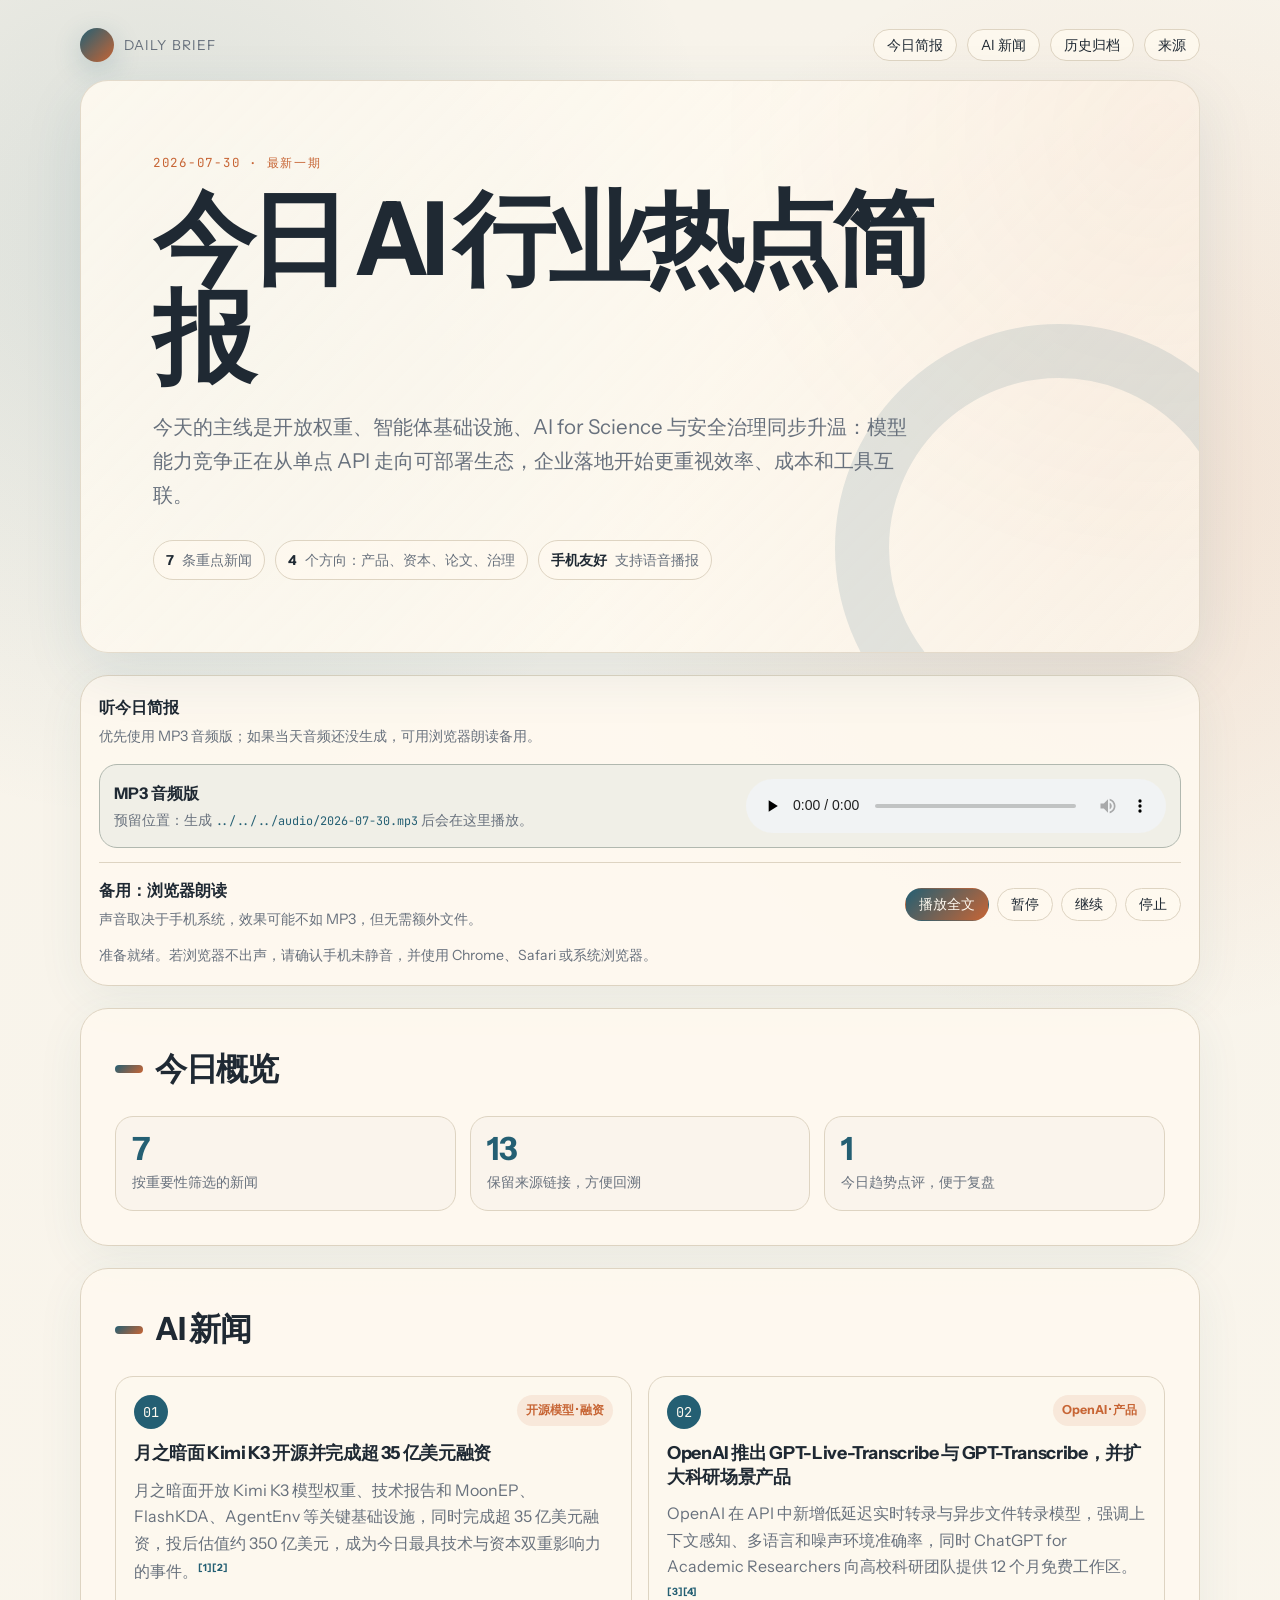
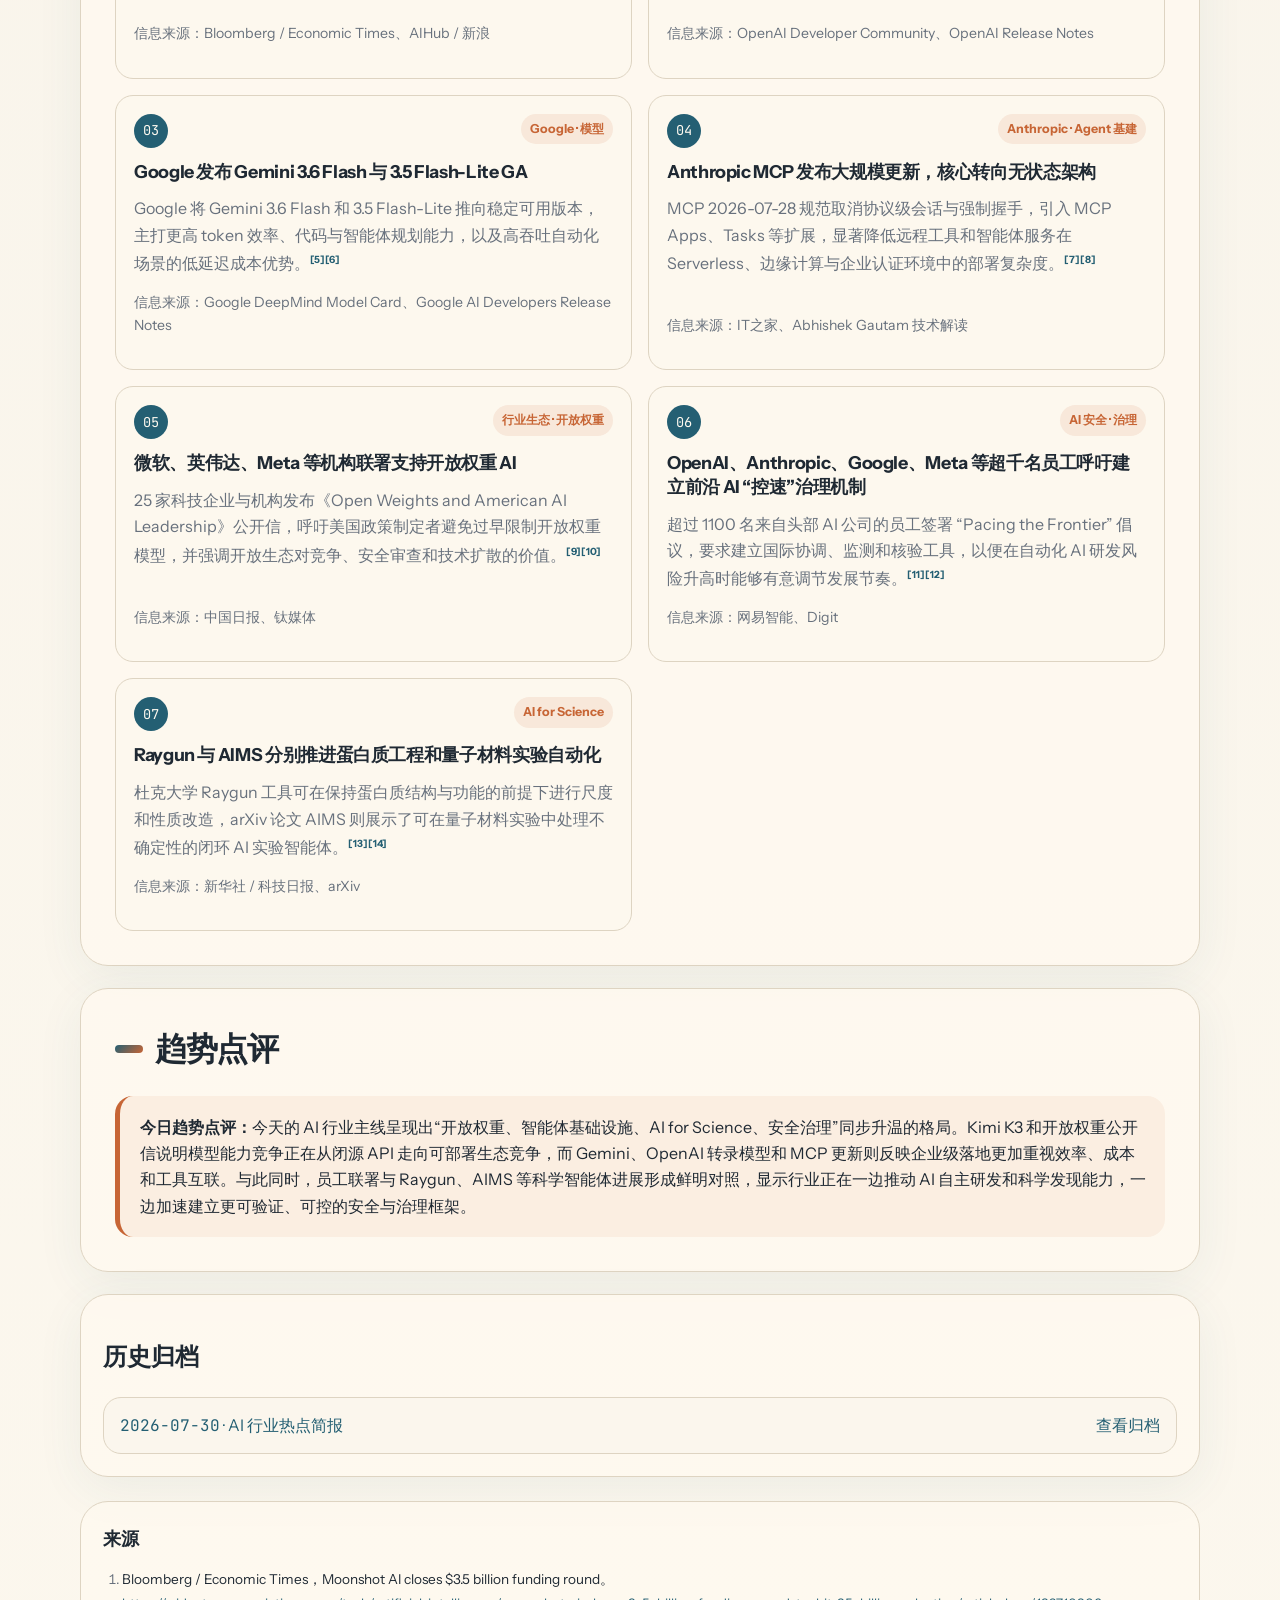
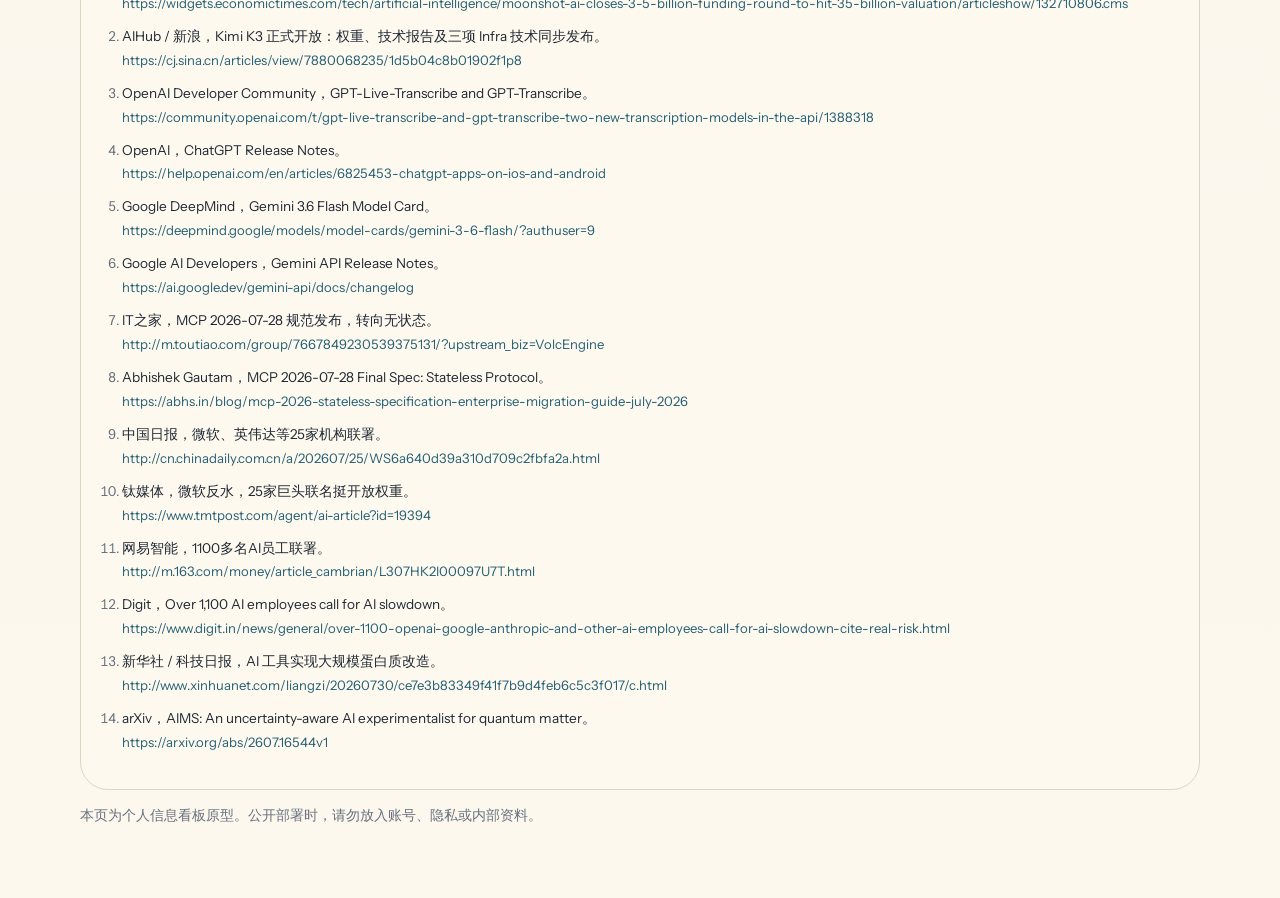
==== daily-brief/2026/07/30/index.html @ da3c089b "Add files via upload" ====
<!-- Generated by Trae Work -->
<!DOCTYPE html>
<html lang="zh-CN">
<head>
  <meta charset="UTF-8">
  <meta name="viewport" content="width=device-width, initial-scale=1.0">
  <title>Daily Brief｜2026-07-30 AI 新闻简报</title>
  <meta name="description" content="2026年7月30日 AI 行业热点新闻简报，含语音播报、日期归档和来源链接。">
  <link rel="stylesheet" href="../../../assets/style.css">
</head>
<body>
  <div class="page">
    <header class="topbar">
      <div class="brand">
        <span class="brand-mark" aria-hidden="true"></span>
        <span>Daily Brief</span>
      </div>
      <nav class="nav" aria-label="页面导航">
        <a href="#today">今日简报</a>
        <a href="#ai-news">AI 新闻</a>
        <a href="#archive">历史归档</a>
        <a href="#sources">来源</a>
      </nav>
    </header>

    <main id="today">
      <section class="hero">
        <p class="kicker">2026-07-30 · 最新一期</p>
        <h1>今日 AI 行业热点简报</h1>
        <p class="hero-summary">今天的主线是开放权重、智能体基础设施、AI for Science 与安全治理同步升温：模型能力竞争正在从单点 API 走向可部署生态，企业落地开始更重视效率、成本和工具互联。</p>
        <div class="meta-row">
          <span class="pill"><strong>7</strong> 条重点新闻</span>
          <span class="pill"><strong>4</strong> 个方向：产品、资本、论文、治理</span>
          <span class="pill"><strong>手机友好</strong> 支持语音播报</span>
        </div>
      </section>

      <section class="audio-panel" aria-label="语音播报">
        <div class="audio-panel-header">
          <div>
            <p class="audio-title">听今日简报</p>
            <p class="audio-hint">优先使用 MP3 音频版；如果当天音频还没生成，可用浏览器朗读备用。</p>
          </div>
        </div>
        <div class="mp3-player">
          <div class="mp3-copy">
            <strong>MP3 音频版</strong>
            <span>预留位置：生成 <code>../../../audio/2026-07-30.mp3</code> 后会在这里播放。</span>
          </div>
          <audio controls preload="none">
            <source src="../../../audio/2026-07-30.mp3" type="audio/mpeg">
            当前浏览器不支持音频播放。
          </audio>
        </div>
        <div class="fallback-speech">
          <div>
            <p class="audio-title">备用：浏览器朗读</p>
            <p class="audio-hint">声音取决于手机系统，效果可能不如 MP3，但无需额外文件。</p>
          </div>
          <div class="audio-controls">
            <button class="audio-button primary" data-speak="play" type="button">播放全文</button>
            <button class="audio-button" data-speak="pause" type="button">暂停</button>
            <button class="audio-button" data-speak="resume" type="button">继续</button>
            <button class="audio-button" data-speak="stop" type="button">停止</button>
          </div>
        </div>
        <div class="status" data-speak-status>准备就绪。若浏览器不出声，请确认手机未静音，并使用 Chrome、Safari 或系统浏览器。</div>
      </section>

      <div data-speak-source>
        <section class="section" aria-labelledby="overview-title">
          <h2 id="overview-title">今日概览</h2>
          <div class="brief-grid">
            <div class="brief-stat">
              <div class="num">7</div>
              <div class="label">按重要性筛选的新闻</div>
            </div>
            <div class="brief-stat">
              <div class="num">13</div>
              <div class="label">保留来源链接，方便回溯</div>
            </div>
            <div class="brief-stat">
              <div class="num">1</div>
              <div class="label">今日趋势点评，便于复盘</div>
            </div>
          </div>
        </section>

        <section id="ai-news" class="section" aria-labelledby="news-title">
          <h2 id="news-title">AI 新闻</h2>
          <div class="cards">
            <article class="news-card">
              <div class="card-top">
                <span class="rank">01</span>
                <span class="tag">开源模型 · 融资</span>
              </div>
              <h3>月之暗面 Kimi K3 开源并完成超 35 亿美元融资</h3>
              <p class="summary">月之暗面开放 Kimi K3 模型权重、技术报告和 MoonEP、FlashKDA、AgentEnv 等关键基础设施，同时完成超 35 亿美元融资，投后估值约 350 亿美元，成为今日最具技术与资本双重影响力的事件。<sup><a href="#cite-1">[1]</a></sup><sup><a href="#cite-2">[2]</a></sup></p>
              <p class="sources-inline">信息来源：Bloomberg / Economic Times、AIHub / 新浪</p>
            </article>

            <article class="news-card">
              <div class="card-top">
                <span class="rank">02</span>
                <span class="tag">OpenAI · 产品</span>
              </div>
              <h3>OpenAI 推出 GPT-Live-Transcribe 与 GPT-Transcribe，并扩大科研场景产品</h3>
              <p class="summary">OpenAI 在 API 中新增低延迟实时转录与异步文件转录模型，强调上下文感知、多语言和噪声环境准确率，同时 ChatGPT for Academic Researchers 向高校科研团队提供 12 个月免费工作区。<sup><a href="#cite-3">[3]</a></sup><sup><a href="#cite-4">[4]</a></sup></p>
              <p class="sources-inline">信息来源：OpenAI Developer Community、OpenAI Release Notes</p>
            </article>

            <article class="news-card">
              <div class="card-top">
                <span class="rank">03</span>
                <span class="tag">Google · 模型</span>
              </div>
              <h3>Google 发布 Gemini 3.6 Flash 与 3.5 Flash-Lite GA</h3>
              <p class="summary">Google 将 Gemini 3.6 Flash 和 3.5 Flash-Lite 推向稳定可用版本，主打更高 token 效率、代码与智能体规划能力，以及高吞吐自动化场景的低延迟成本优势。<sup><a href="#cite-5">[5]</a></sup><sup><a href="#cite-6">[6]</a></sup></p>
              <p class="sources-inline">信息来源：Google DeepMind Model Card、Google AI Developers Release Notes</p>
            </article>

            <article class="news-card">
              <div class="card-top">
                <span class="rank">04</span>
                <span class="tag">Anthropic · Agent 基建</span>
              </div>
              <h3>Anthropic MCP 发布大规模更新，核心转向无状态架构</h3>
              <p class="summary">MCP 2026-07-28 规范取消协议级会话与强制握手，引入 MCP Apps、Tasks 等扩展，显著降低远程工具和智能体服务在 Serverless、边缘计算与企业认证环境中的部署复杂度。<sup><a href="#cite-7">[7]</a></sup><sup><a href="#cite-8">[8]</a></sup></p>
              <p class="sources-inline">信息来源：IT之家、Abhishek Gautam 技术解读</p>
            </article>

            <article class="news-card">
              <div class="card-top">
                <span class="rank">05</span>
                <span class="tag">行业生态 · 开放权重</span>
              </div>
              <h3>微软、英伟达、Meta 等机构联署支持开放权重 AI</h3>
              <p class="summary">25 家科技企业与机构发布《Open Weights and American AI Leadership》公开信，呼吁美国政策制定者避免过早限制开放权重模型，并强调开放生态对竞争、安全审查和技术扩散的价值。<sup><a href="#cite-9">[9]</a></sup><sup><a href="#cite-10">[10]</a></sup></p>
              <p class="sources-inline">信息来源：中国日报、钛媒体</p>
            </article>

            <article class="news-card">
              <div class="card-top">
                <span class="rank">06</span>
                <span class="tag">AI 安全 · 治理</span>
              </div>
              <h3>OpenAI、Anthropic、Google、Meta 等超千名员工呼吁建立前沿 AI “控速”治理机制</h3>
              <p class="summary">超过 1100 名来自头部 AI 公司的员工签署 “Pacing the Frontier” 倡议，要求建立国际协调、监测和核验工具，以便在自动化 AI 研发风险升高时能够有意调节发展节奏。<sup><a href="#cite-11">[11]</a></sup><sup><a href="#cite-12">[12]</a></sup></p>
              <p class="sources-inline">信息来源：网易智能、Digit</p>
            </article>

            <article class="news-card">
              <div class="card-top">
                <span class="rank">07</span>
                <span class="tag">AI for Science</span>
              </div>
              <h3>Raygun 与 AIMS 分别推进蛋白质工程和量子材料实验自动化</h3>
              <p class="summary">杜克大学 Raygun 工具可在保持蛋白质结构与功能的前提下进行尺度和性质改造，arXiv 论文 AIMS 则展示了可在量子材料实验中处理不确定性的闭环 AI 实验智能体。<sup><a href="#cite-13">[13]</a></sup><sup><a href="#cite-14">[14]</a></sup></p>
              <p class="sources-inline">信息来源：新华社 / 科技日报、arXiv</p>
            </article>
          </div>
        </section>

        <section class="section" aria-labelledby="trend-title">
          <h2 id="trend-title">趋势点评</h2>
          <div class="trend">
            <p><strong>今日趋势点评：</strong>今天的 AI 行业主线呈现出“开放权重、智能体基础设施、AI for Science、安全治理”同步升温的格局。Kimi K3 和开放权重公开信说明模型能力竞争正在从闭源 API 走向可部署生态竞争，而 Gemini、OpenAI 转录模型和 MCP 更新则反映企业级落地更加重视效率、成本和工具互联。与此同时，员工联署与 Raygun、AIMS 等科学智能体进展形成鲜明对照，显示行业正在一边推动 AI 自主研发和科学发现能力，一边加速建立更可验证、可控的安全与治理框架。</p>
          </div>
        </section>
      </div>

      <section id="archive" class="archive-panel" aria-labelledby="archive-title">
        <h2 id="archive-title">历史归档</h2>
        <ul class="archive-list">
          <li>
            <a href="./">
              <span><span class="archive-date">2026-07-30</span> · AI 行业热点简报</span>
              <span>查看归档</span>
            </a>
          </li>
        </ul>
      </section>
    </main>

    <footer>
      <div id="sources" class="sources">
        <h2>来源</h2>
        <ol>
          <li id="cite-1"><span class="src-title">Bloomberg / Economic Times，Moonshot AI closes $3.5 billion funding round。</span><a class="src-url" href="https://widgets.economictimes.com/tech/artificial-intelligence/moonshot-ai-closes-3-5-billion-funding-round-to-hit-35-billion-valuation/articleshow/132710806.cms" target="_blank" rel="noopener">https://widgets.economictimes.com/tech/artificial-intelligence/moonshot-ai-closes-3-5-billion-funding-round-to-hit-35-billion-valuation/articleshow/132710806.cms</a></li>
          <li id="cite-2"><span class="src-title">AIHub / 新浪，Kimi K3 正式开放：权重、技术报告及三项 Infra 技术同步发布。</span><a class="src-url" href="https://cj.sina.cn/articles/view/7880068235/1d5b04c8b01902f1p8" target="_blank" rel="noopener">https://cj.sina.cn/articles/view/7880068235/1d5b04c8b01902f1p8</a></li>
          <li id="cite-3"><span class="src-title">OpenAI Developer Community，GPT-Live-Transcribe and GPT-Transcribe。</span><a class="src-url" href="https://community.openai.com/t/gpt-live-transcribe-and-gpt-transcribe-two-new-transcription-models-in-the-api/1388318" target="_blank" rel="noopener">https://community.openai.com/t/gpt-live-transcribe-and-gpt-transcribe-two-new-transcription-models-in-the-api/1388318</a></li>
          <li id="cite-4"><span class="src-title">OpenAI，ChatGPT Release Notes。</span><a class="src-url" href="https://help.openai.com/en/articles/6825453-chatgpt-apps-on-ios-and-android" target="_blank" rel="noopener">https://help.openai.com/en/articles/6825453-chatgpt-apps-on-ios-and-android</a></li>
          <li id="cite-5"><span class="src-title">Google DeepMind，Gemini 3.6 Flash Model Card。</span><a class="src-url" href="https://deepmind.google/models/model-cards/gemini-3-6-flash/?authuser=9" target="_blank" rel="noopener">https://deepmind.google/models/model-cards/gemini-3-6-flash/?authuser=9</a></li>
          <li id="cite-6"><span class="src-title">Google AI Developers，Gemini API Release Notes。</span><a class="src-url" href="https://ai.google.dev/gemini-api/docs/changelog" target="_blank" rel="noopener">https://ai.google.dev/gemini-api/docs/changelog</a></li>
          <li id="cite-7"><span class="src-title">IT之家，MCP 2026-07-28 规范发布，转向无状态。</span><a class="src-url" href="http://m.toutiao.com/group/7667849230539375131/?upstream_biz=VolcEngine" target="_blank" rel="noopener">http://m.toutiao.com/group/7667849230539375131/?upstream_biz=VolcEngine</a></li>
          <li id="cite-8"><span class="src-title">Abhishek Gautam，MCP 2026-07-28 Final Spec: Stateless Protocol。</span><a class="src-url" href="https://abhs.in/blog/mcp-2026-stateless-specification-enterprise-migration-guide-july-2026" target="_blank" rel="noopener">https://abhs.in/blog/mcp-2026-stateless-specification-enterprise-migration-guide-july-2026</a></li>
          <li id="cite-9"><span class="src-title">中国日报，微软、英伟达等25家机构联署。</span><a class="src-url" href="http://cn.chinadaily.com.cn/a/202607/25/WS6a640d39a310d709c2fbfa2a.html" target="_blank" rel="noopener">http://cn.chinadaily.com.cn/a/202607/25/WS6a640d39a310d709c2fbfa2a.html</a></li>
          <li id="cite-10"><span class="src-title">钛媒体，微软反水，25家巨头联名挺开放权重。</span><a class="src-url" href="https://www.tmtpost.com/agent/ai-article?id=19394" target="_blank" rel="noopener">https://www.tmtpost.com/agent/ai-article?id=19394</a></li>
          <li id="cite-11"><span class="src-title">网易智能，1100多名AI员工联署。</span><a class="src-url" href="http://m.163.com/money/article_cambrian/L307HK2I00097U7T.html" target="_blank" rel="noopener">http://m.163.com/money/article_cambrian/L307HK2I00097U7T.html</a></li>
          <li id="cite-12"><span class="src-title">Digit，Over 1,100 AI employees call for AI slowdown。</span><a class="src-url" href="https://www.digit.in/news/general/over-1100-openai-google-anthropic-and-other-ai-employees-call-for-ai-slowdown-cite-real-risk.html" target="_blank" rel="noopener">https://www.digit.in/news/general/over-1100-openai-google-anthropic-and-other-ai-employees-call-for-ai-slowdown-cite-real-risk.html</a></li>
          <li id="cite-13"><span class="src-title">新华社 / 科技日报，AI 工具实现大规模蛋白质改造。</span><a class="src-url" href="http://www.xinhuanet.com/liangzi/20260730/ce7e3b83349f41f7b9d4feb6c5c3f017/c.html" target="_blank" rel="noopener">http://www.xinhuanet.com/liangzi/20260730/ce7e3b83349f41f7b9d4feb6c5c3f017/c.html</a></li>
          <li id="cite-14"><span class="src-title">arXiv，AIMS: An uncertainty-aware AI experimentalist for quantum matter。</span><a class="src-url" href="https://arxiv.org/abs/2607.16544v1" target="_blank" rel="noopener">https://arxiv.org/abs/2607.16544v1</a></li>
        </ol>
      </div>
      <p>本页为个人信息看板原型。公开部署时，请勿放入账号、隐私或内部资料。</p>
    </footer>
  </div>

  <script src="../../../assets/app.js"></script>
</body>
</html>
---- daily-brief/assets/style.css ----
@font-face {
  font-family: "Instrument Sans";
  src: url("../_shared/fonts/InstrumentSans-Regular.ttf") format("truetype");
  font-weight: 400;
}

@font-face {
  font-family: "Instrument Sans";
  src: url("../_shared/fonts/InstrumentSans-Bold.ttf") format("truetype");
  font-weight: 700;
}

@font-face {
  font-family: "JetBrains Mono";
  src: url("../_shared/fonts/JetBrainsMono-Regular.ttf") format("truetype");
  font-weight: 400;
}

:root {
  --bg: #f7f3ea;
  --bg2: #fffaf0;
  --ink: #1f2933;
  --muted: #68717d;
  --rule: #ded4c2;
  --accent: #245f73;
  --accent2: #c76535;
  --good: #2f7d59;
  --shadow: 0 18px 60px color-mix(in srgb, var(--accent) 11%, transparent);
  --radius-lg: 28px;
  --radius-md: 18px;
  --radius-sm: 12px;
}

* {
  box-sizing: border-box;
}

html {
  scroll-behavior: smooth;
}

body {
  margin: 0;
  color: var(--ink);
  background:
    radial-gradient(circle at 12% 6%, color-mix(in srgb, var(--accent) 14%, transparent), transparent 36rem),
    radial-gradient(circle at 88% 12%, color-mix(in srgb, var(--accent2) 13%, transparent), transparent 34rem),
    linear-gradient(180deg, var(--bg), color-mix(in srgb, var(--bg2) 72%, var(--bg)));
  font-family: "Instrument Sans", system-ui, -apple-system, BlinkMacSystemFont, "Segoe UI", sans-serif;
  font-size: 16px;
  line-height: 1.65;
}

a {
  color: var(--accent);
  text-decoration: none;
}

a:hover {
  text-decoration: underline;
}

.page {
  width: min(1120px, calc(100% - 32px));
  margin: 0 auto;
  padding: 28px 0 56px;
}

.topbar {
  display: flex;
  align-items: center;
  justify-content: space-between;
  gap: 16px;
  margin-bottom: 18px;
}

.brand {
  display: flex;
  align-items: center;
  gap: 10px;
  color: var(--muted);
  font-size: 0.86rem;
  letter-spacing: 0.08em;
  text-transform: uppercase;
}

.brand-mark {
  width: 34px;
  height: 34px;
  border-radius: 50%;
  background: linear-gradient(135deg, var(--accent), var(--accent2));
  box-shadow: 0 8px 28px color-mix(in srgb, var(--accent) 22%, transparent);
}

.nav {
  display: flex;
  flex-wrap: wrap;
  gap: 10px;
  justify-content: flex-end;
}

.nav a,
.audio-button {
  border: 1px solid var(--rule);
  border-radius: 999px;
  background: color-mix(in srgb, var(--bg2) 78%, transparent);
  color: var(--ink);
  padding: 8px 13px;
  font-size: 0.88rem;
  line-height: 1;
  cursor: pointer;
}

.nav a:hover,
.audio-button:hover {
  border-color: color-mix(in srgb, var(--accent) 55%, var(--rule));
  text-decoration: none;
}

.hero {
  position: relative;
  overflow: hidden;
  padding: clamp(30px, 7vw, 72px);
  border: 1px solid color-mix(in srgb, var(--rule) 80%, transparent);
  border-radius: var(--radius-lg);
  background:
    linear-gradient(135deg, color-mix(in srgb, var(--bg2) 88%, transparent), color-mix(in srgb, var(--bg2) 58%, transparent)),
    radial-gradient(circle at 96% 8%, color-mix(in srgb, var(--accent2) 18%, transparent), transparent 28rem);
  box-shadow: var(--shadow);
}

.hero::after {
  content: "";
  position: absolute;
  right: -84px;
  bottom: -120px;
  width: 340px;
  height: 340px;
  border-radius: 50%;
  border: 54px solid color-mix(in srgb, var(--accent) 12%, transparent);
}

.kicker {
  margin: 0 0 16px;
  color: var(--accent2);
  font-family: "JetBrains Mono", ui-monospace, monospace;
  font-size: 0.78rem;
  letter-spacing: 0.14em;
  text-transform: uppercase;
}

h1 {
  position: relative;
  z-index: 1;
  margin: 0;
  max-width: 780px;
  font-size: clamp(2.35rem, 8vw, 6.4rem);
  line-height: 0.96;
  letter-spacing: -0.07em;
}

.hero-summary {
  position: relative;
  z-index: 1;
  max-width: 760px;
  margin: 24px 0 0;
  color: var(--muted);
  font-size: clamp(1.02rem, 2.2vw, 1.28rem);
}

.meta-row {
  position: relative;
  z-index: 1;
  display: flex;
  flex-wrap: wrap;
  gap: 10px;
  margin-top: 28px;
}

.pill {
  display: inline-flex;
  align-items: center;
  gap: 8px;
  border: 1px solid var(--rule);
  border-radius: 999px;
  background: color-mix(in srgb, var(--bg2) 70%, transparent);
  color: var(--muted);
  padding: 8px 12px;
  font-size: 0.86rem;
}

.pill strong {
  color: var(--ink);
}

.audio-panel,
.section,
.archive-panel {
  margin-top: 22px;
  border: 1px solid var(--rule);
  border-radius: var(--radius-lg);
  background: color-mix(in srgb, var(--bg2) 84%, transparent);
  box-shadow: 0 12px 48px color-mix(in srgb, var(--accent) 7%, transparent);
}

.audio-panel {
  padding: 18px;
}

.audio-panel-header {
  display: flex;
  justify-content: space-between;
  gap: 16px;
  align-items: center;
  flex-wrap: wrap;
}

.mp3-player {
  display: grid;
  grid-template-columns: minmax(0, 1fr) minmax(260px, 420px);
  gap: 14px;
  align-items: center;
  margin-top: 16px;
  padding: 14px;
  border: 1px solid color-mix(in srgb, var(--accent) 24%, var(--rule));
  border-radius: var(--radius-md);
  background: color-mix(in srgb, var(--accent) 7%, var(--bg2));
}

.mp3-copy {
  display: grid;
  gap: 3px;
}

.mp3-copy strong {
  color: var(--ink);
}

.mp3-copy span {
  color: var(--muted);
  font-size: 0.9rem;
}

.mp3-copy code {
  font-family: "JetBrains Mono", ui-monospace, monospace;
  font-size: 0.82em;
  color: var(--accent);
}

.mp3-player audio {
  width: 100%;
}

.fallback-speech {
  display: flex;
  justify-content: space-between;
  gap: 16px;
  align-items: center;
  flex-wrap: wrap;
  margin-top: 14px;
  padding-top: 14px;
  border-top: 1px solid var(--rule);
}

.audio-title {
  margin: 0;
  font-size: 1rem;
  font-weight: 700;
}

.audio-hint {
  margin: 4px 0 0;
  color: var(--muted);
  font-size: 0.9rem;
}

.audio-controls {
  display: flex;
  gap: 8px;
  flex-wrap: wrap;
}

.audio-button.primary {
  border-color: transparent;
  color: var(--bg2);
  background: linear-gradient(135deg, var(--accent), var(--accent2));
}

.status {
  margin-top: 12px;
  color: var(--muted);
  font-size: 0.88rem;
}

.section {
  padding: clamp(22px, 4vw, 34px);
}

.section h2 {
  display: flex;
  align-items: center;
  gap: 12px;
  margin: 0 0 20px;
  font-size: clamp(1.35rem, 3vw, 2rem);
  letter-spacing: -0.04em;
}

.section h2::before {
  content: "";
  width: 28px;
  height: 8px;
  border-radius: 99px;
  background: linear-gradient(135deg, var(--accent), var(--accent2));
}

.brief-grid {
  display: grid;
  grid-template-columns: repeat(3, 1fr);
  gap: 14px;
}

.brief-stat {
  border: 1px solid var(--rule);
  border-radius: var(--radius-md);
  padding: 16px;
  background: color-mix(in srgb, var(--bg) 54%, transparent);
}

.brief-stat .num {
  color: var(--accent);
  font-size: 2rem;
  font-weight: 700;
  line-height: 1;
}

.brief-stat .label {
  margin-top: 6px;
  color: var(--muted);
  font-size: 0.9rem;
}

.cards {
  display: grid;
  grid-template-columns: repeat(2, minmax(0, 1fr));
  gap: 16px;
}

.news-card {
  display: flex;
  flex-direction: column;
  min-height: 100%;
  border: 1px solid var(--rule);
  border-radius: var(--radius-md);
  padding: 18px;
  background: color-mix(in srgb, var(--bg2) 72%, var(--bg));
}

.card-top {
  display: flex;
  align-items: flex-start;
  justify-content: space-between;
  gap: 14px;
  margin-bottom: 12px;
}

.rank {
  flex: 0 0 auto;
  width: 34px;
  height: 34px;
  display: grid;
  place-items: center;
  border-radius: 50%;
  color: var(--bg2);
  background: var(--accent);
  font-family: "JetBrains Mono", ui-monospace, monospace;
  font-size: 0.85rem;
}

.tag {
  display: inline-flex;
  border-radius: 999px;
  background: color-mix(in srgb, var(--accent2) 12%, var(--bg2));
  color: var(--accent2);
  padding: 5px 9px;
  font-size: 0.78rem;
  font-weight: 700;
}

.news-card h3 {
  margin: 0;
  font-size: 1.12rem;
  line-height: 1.32;
  letter-spacing: -0.02em;
}

.summary {
  margin: 12px 0 0;
  color: var(--muted);
}

.sources-inline {
  margin-top: auto;
  padding-top: 14px;
  color: var(--muted);
  font-size: 0.88rem;
}

.sources-inline a {
  font-weight: 700;
}

.trend {
  border-left: 5px solid var(--accent2);
  padding: 18px 18px 18px 20px;
  border-radius: var(--radius-md);
  background: color-mix(in srgb, var(--accent2) 8%, var(--bg2));
}

.trend p {
  margin: 0;
}

.archive-panel {
  padding: 22px;
}

.archive-list {
  display: grid;
  gap: 10px;
  margin: 0;
  padding: 0;
  list-style: none;
}

.archive-list a {
  display: flex;
  align-items: center;
  justify-content: space-between;
  gap: 14px;
  border: 1px solid var(--rule);
  border-radius: var(--radius-md);
  padding: 14px 16px;
  background: color-mix(in srgb, var(--bg) 48%, transparent);
}

.archive-list a:hover {
  text-decoration: none;
  border-color: color-mix(in srgb, var(--accent) 50%, var(--rule));
}

.archive-date {
  font-family: "JetBrains Mono", ui-monospace, monospace;
  color: var(--accent);
}

footer {
  margin-top: 24px;
  color: var(--muted);
  font-size: 0.88rem;
}

footer .sources {
  padding: 22px;
  border: 1px solid var(--rule);
  border-radius: var(--radius-lg);
  background: color-mix(in srgb, var(--bg2) 72%, transparent);
}

footer .sources h2 {
  margin: 0 0 12px;
  color: var(--ink);
  font-size: 1.15rem;
}

sup a {
  color: var(--accent);
  text-decoration: none;
  font-size: 0.75em;
  font-weight: 700;
}

footer .sources ol {
  padding-left: 1.2rem;
  font-size: 0.85rem;
  color: var(--muted);
}

footer .sources li {
  margin-bottom: 0.65rem;
  overflow-wrap: break-word;
  word-break: break-all;
}

footer .sources .src-title {
  color: var(--ink);
  word-break: normal;
}

footer .sources .src-url {
  display: block;
  margin-top: 0.15rem;
  font-size: 0.82rem;
  color: var(--accent);
  word-break: break-all;
}

.sr-only {
  position: absolute;
  width: 1px;
  height: 1px;
  padding: 0;
  margin: -1px;
  overflow: hidden;
  clip: rect(0, 0, 0, 0);
  border: 0;
}

@media (max-width: 820px) {
  .page {
    width: min(100% - 22px, 1120px);
    padding-top: 16px;
  }

  .topbar {
    align-items: flex-start;
    flex-direction: column;
  }

  .nav {
    justify-content: flex-start;
  }

  .hero {
    padding: 26px;
  }

  .brief-grid,
  .cards {
    grid-template-columns: 1fr;
  }

  .audio-panel-header {
    align-items: flex-start;
    flex-direction: column;
  }

  .mp3-player {
    grid-template-columns: 1fr;
  }

  .fallback-speech {
    align-items: flex-start;
    flex-direction: column;
  }

  .audio-button {
    padding: 10px 13px;
  }
}

@media print {
  .audio-panel,
  .nav {
    display: none;
  }

  body {
    background: var(--bg2);
  }

  .hero,
  .section,
  footer .sources {
    box-shadow: none;
  }
}
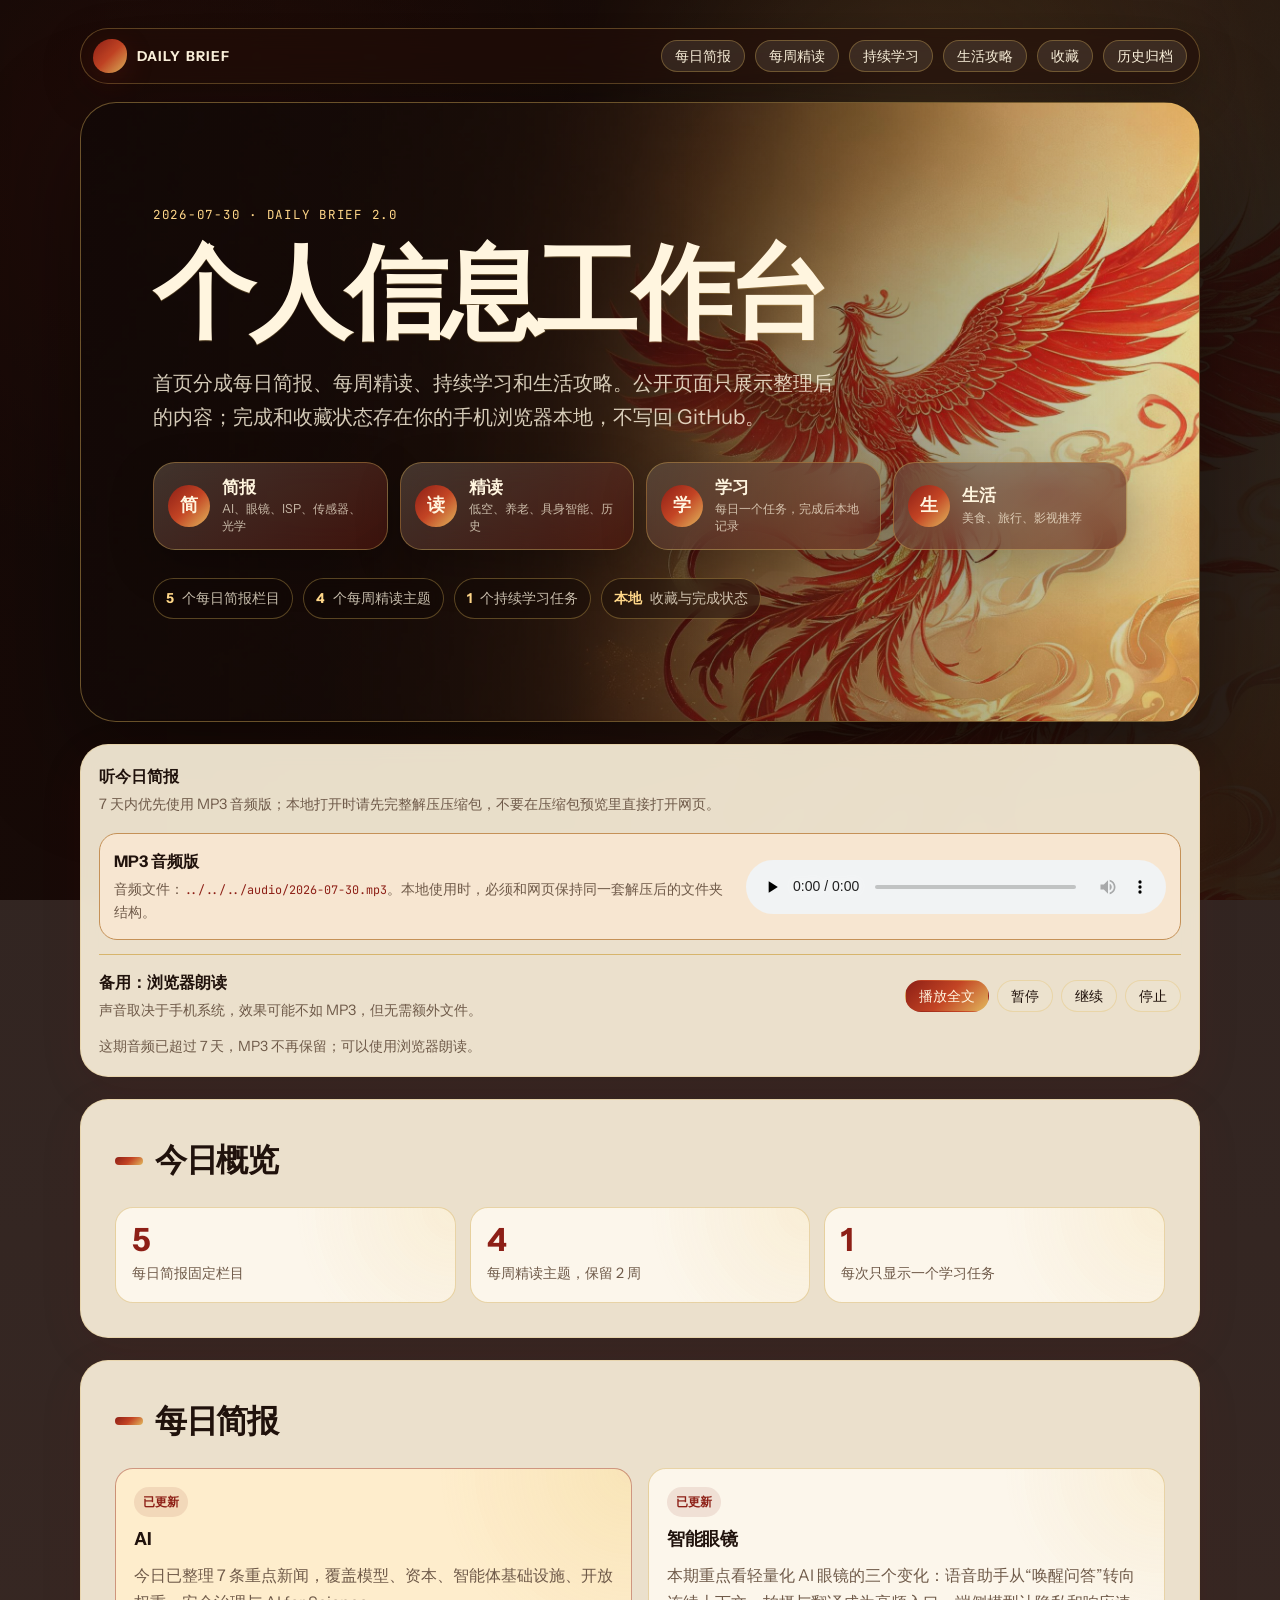
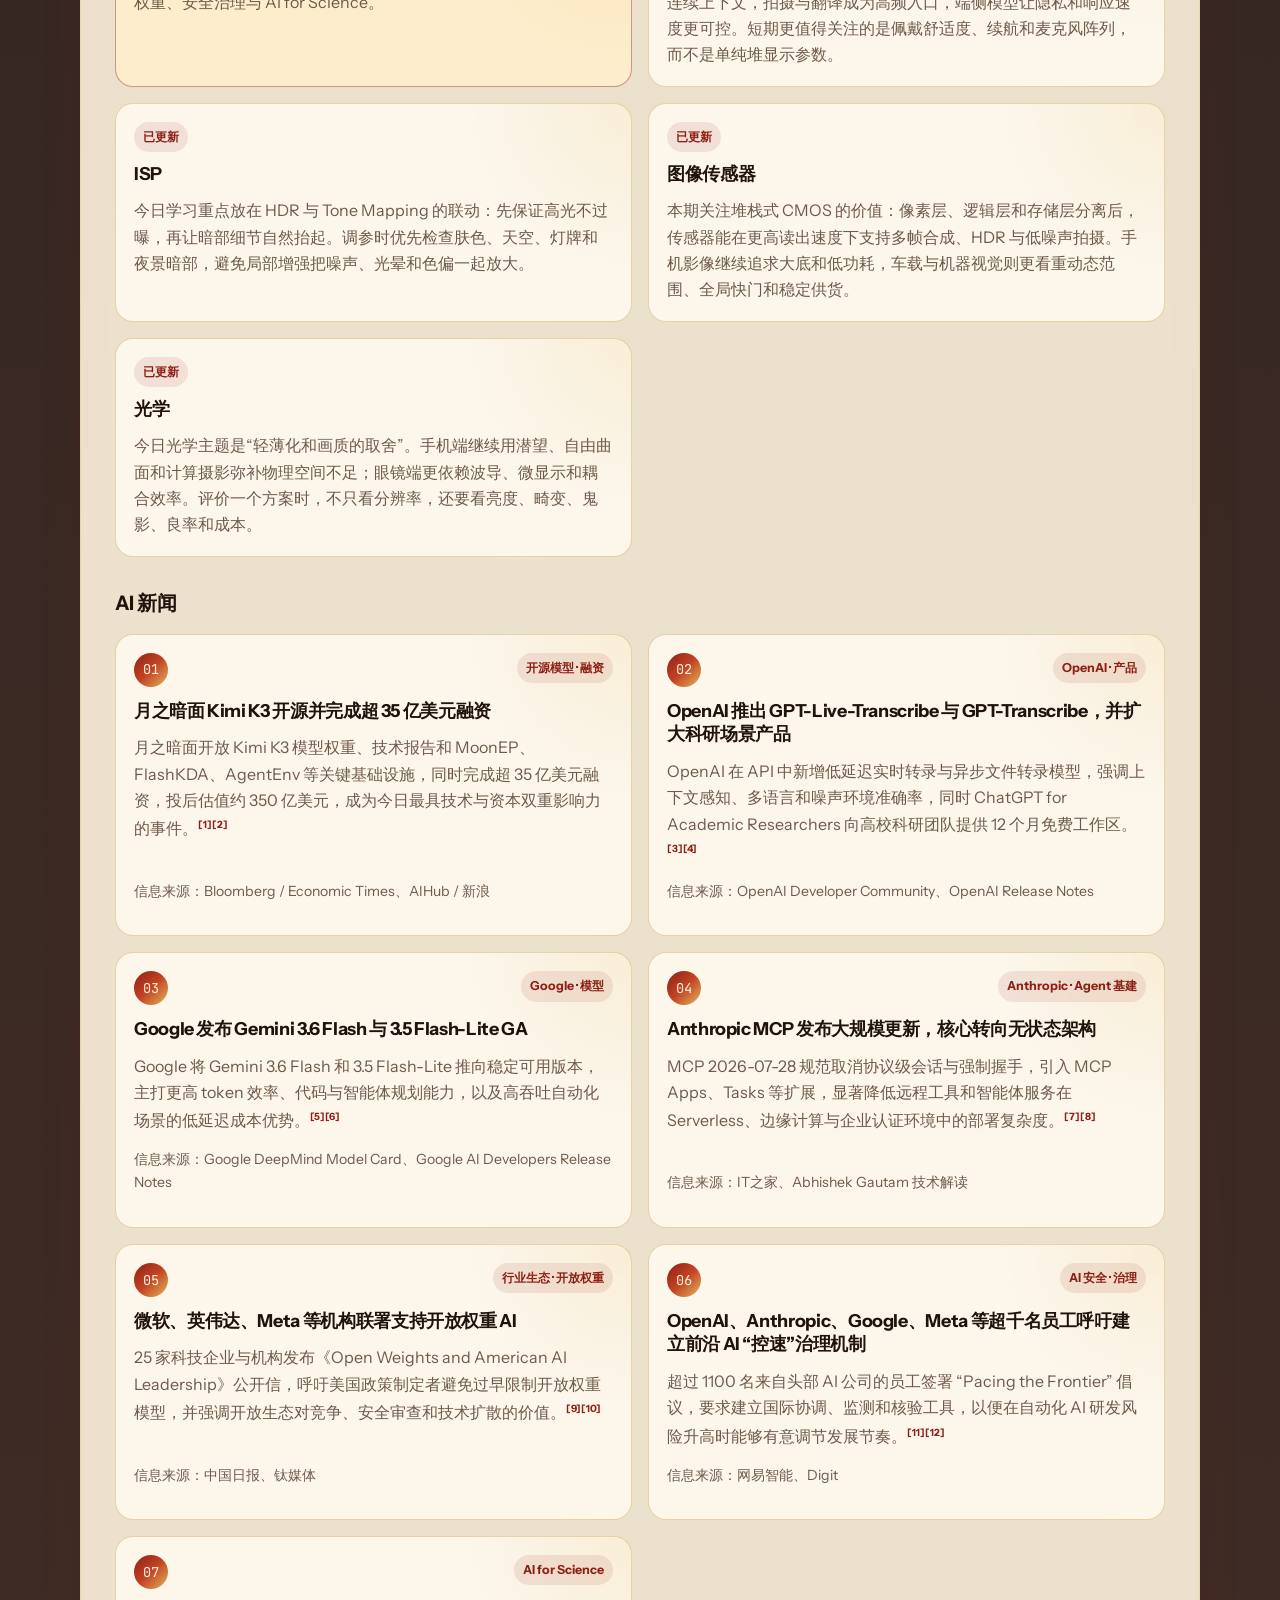
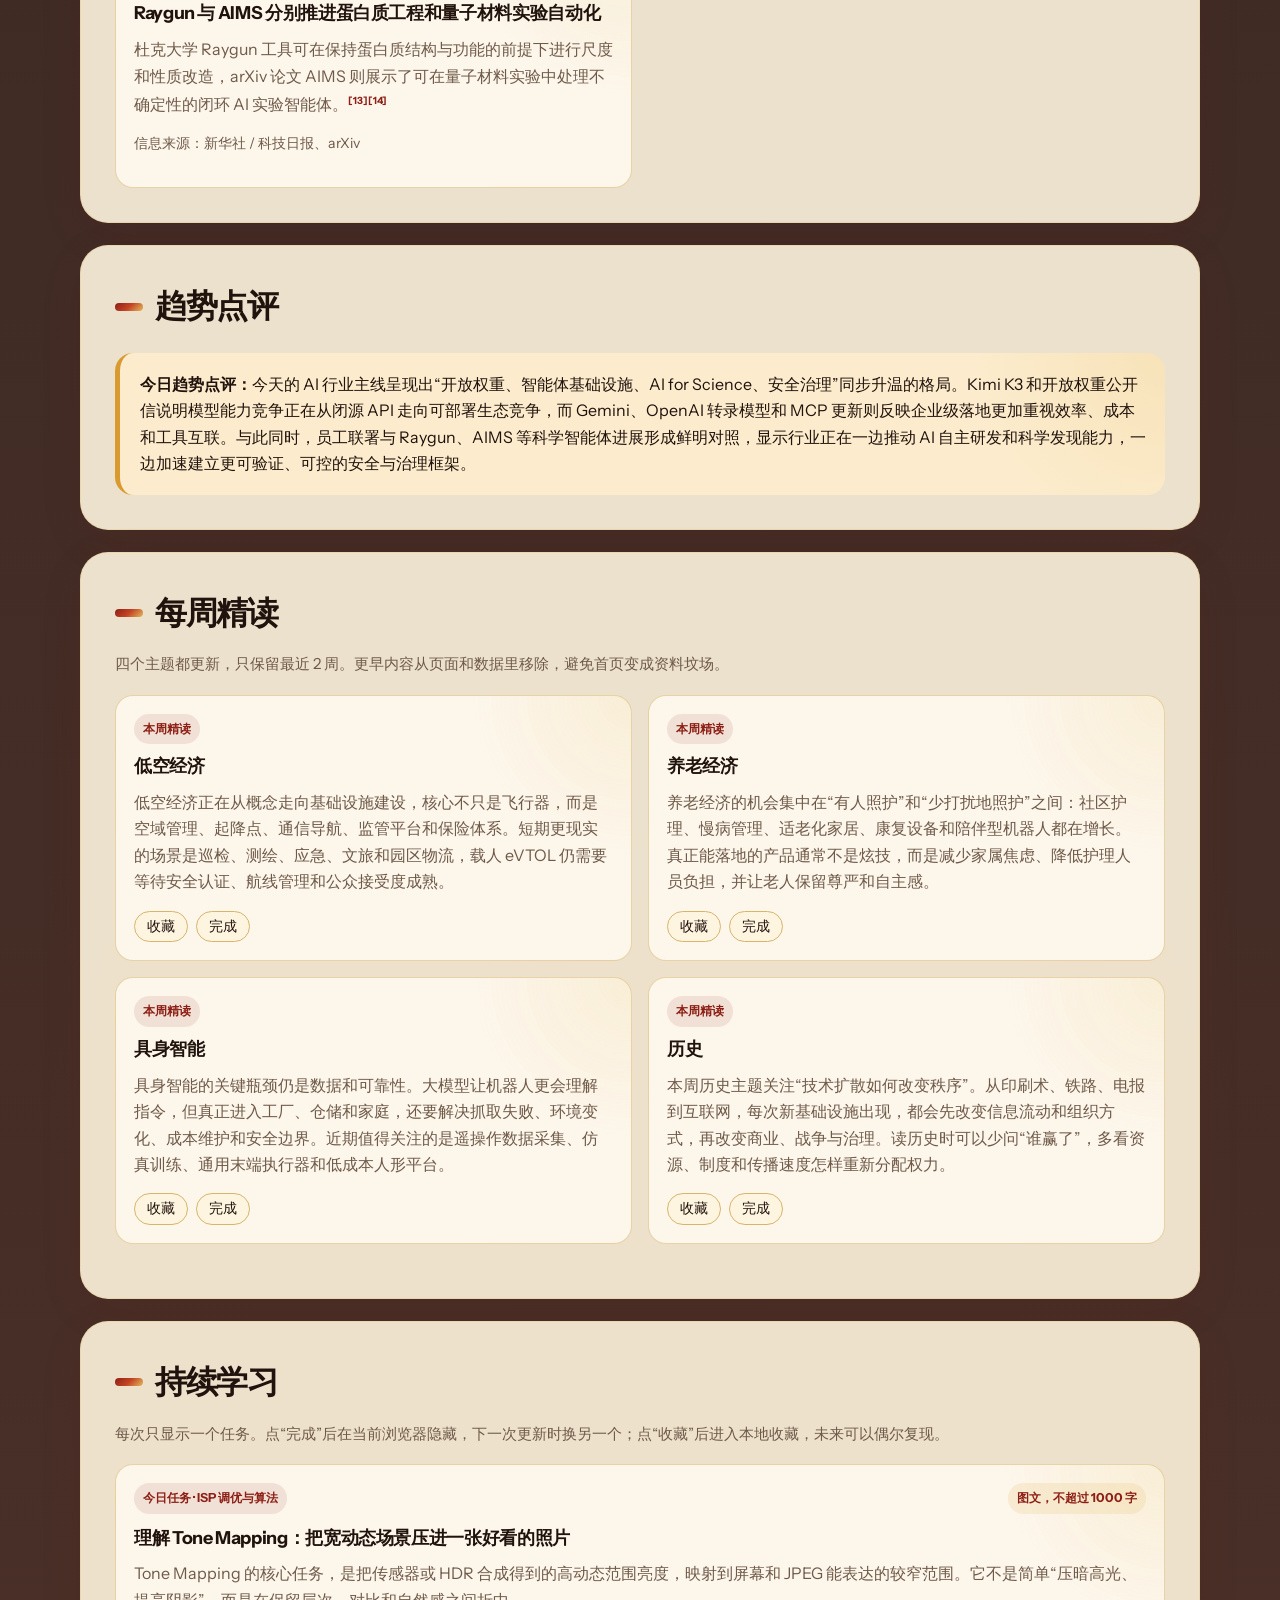
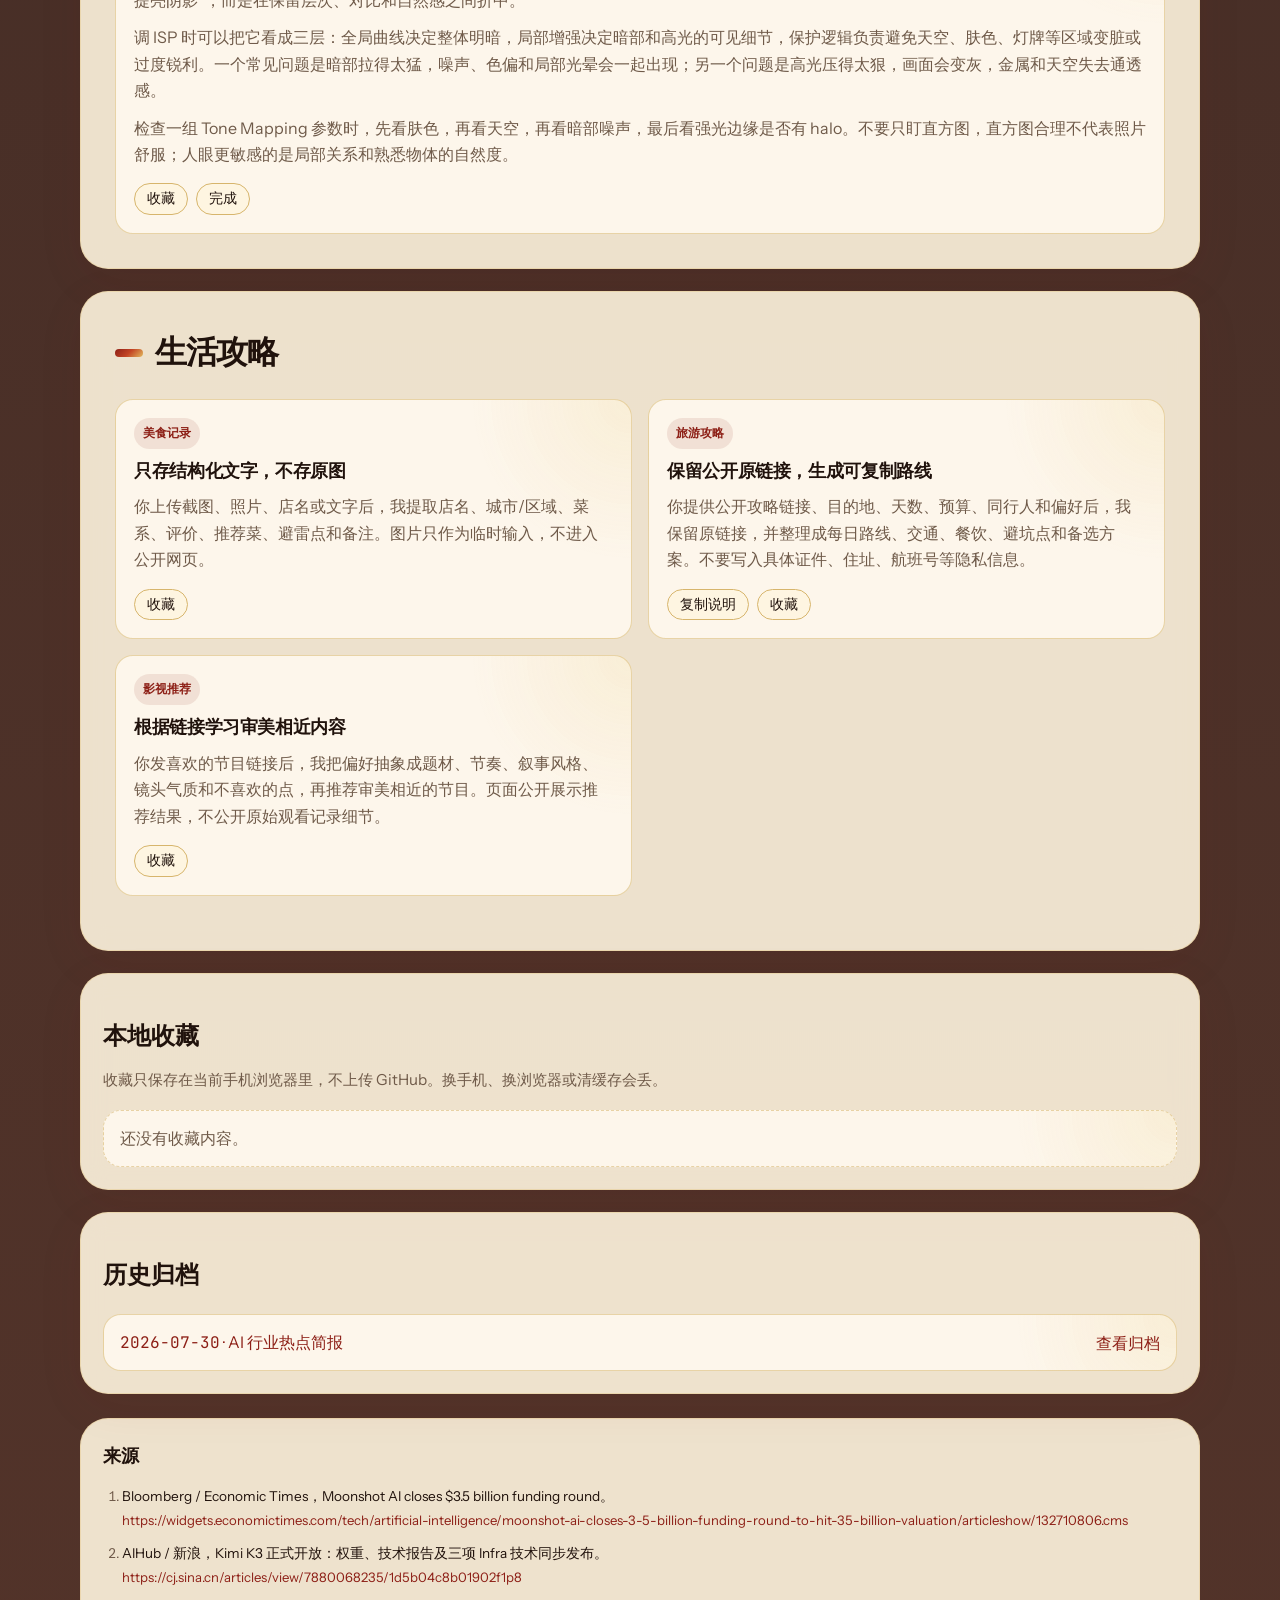
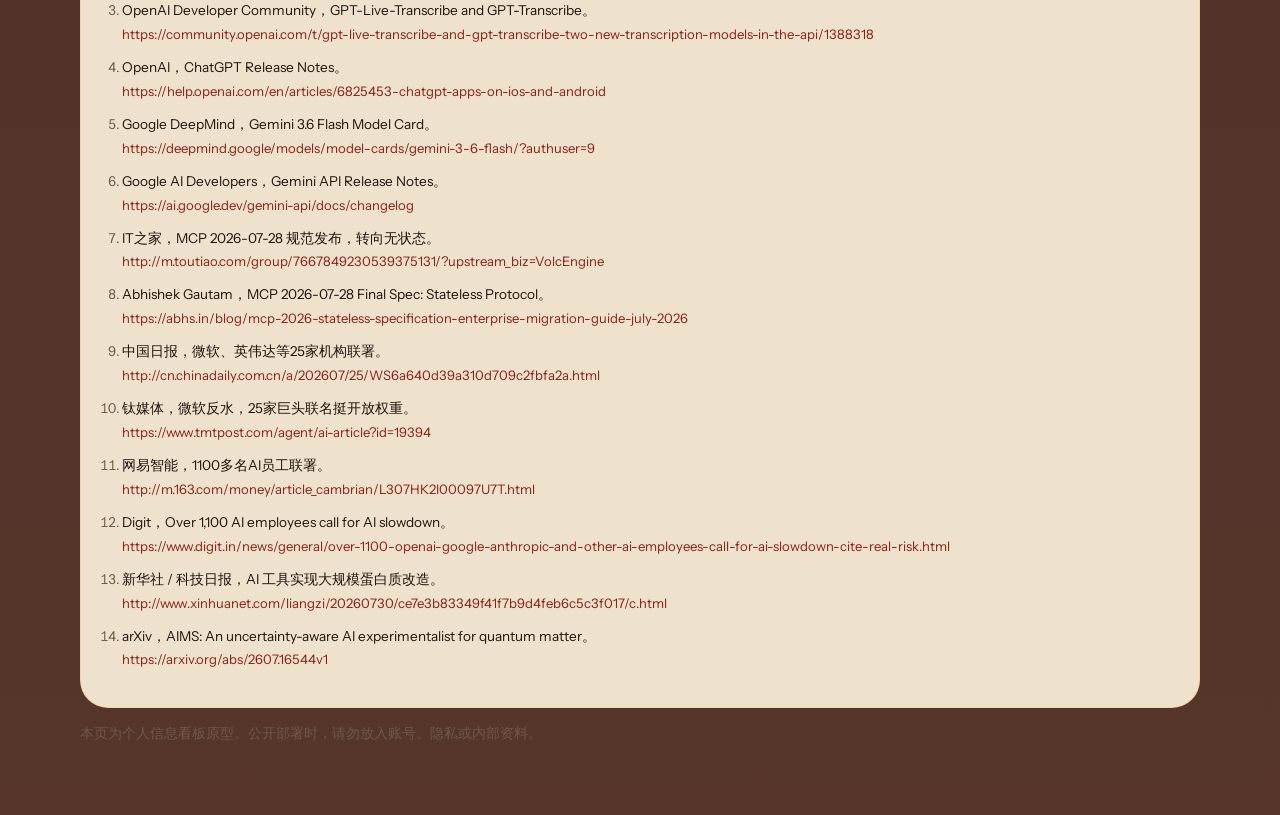
==== commit 6cd4af27: "Add files via upload" ====
--- a/daily-brief/2026/07/30/index.html
+++ b/daily-brief/2026/07/30/index.html
@@ -4,8 +4,8 @@
 <head>
   <meta charset="UTF-8">
   <meta name="viewport" content="width=device-width, initial-scale=1.0">
-  <title>Daily Brief｜2026-07-30 AI 新闻简报</title>
-  <meta name="description" content="2026年7月30日 AI 行业热点新闻简报，含语音播报、日期归档和来源链接。">
+  <title>Daily Brief｜个人信息工作台</title>
+  <meta name="description" content="Daily Brief 2.0：每日简报、每周精读、持续学习、生活攻略、收藏与日期归档。">
   <link rel="stylesheet" href="../../../assets/style.css">
 </head>
 <body>
@@ -16,36 +16,69 @@
         <span>Daily Brief</span>
       </div>
       <nav class="nav" aria-label="页面导航">
-        <a href="#today">今日简报</a>
-        <a href="#ai-news">AI 新闻</a>
+        <a href="#daily-brief">每日简报</a>
+        <a href="#weekly-deep">每周精读</a>
+        <a href="#learning">持续学习</a>
+        <a href="#life">生活攻略</a>
+        <a href="#favorites">收藏</a>
         <a href="#archive">历史归档</a>
-        <a href="#sources">来源</a>
       </nav>
     </header>
 
     <main id="today">
       <section class="hero">
-        <p class="kicker">2026-07-30 · 最新一期</p>
-        <h1>今日 AI 行业热点简报</h1>
-        <p class="hero-summary">今天的主线是开放权重、智能体基础设施、AI for Science 与安全治理同步升温：模型能力竞争正在从单点 API 走向可部署生态，企业落地开始更重视效率、成本和工具互联。</p>
+        <p class="kicker">2026-07-30 · Daily Brief 2.0</p>
+        <h1>个人信息工作台</h1>
+        <p class="hero-summary">首页分成每日简报、每周精读、持续学习和生活攻略。公开页面只展示整理后的内容；完成和收藏状态存在你的手机浏览器本地，不写回 GitHub。</p>
+        <nav class="hero-categories" aria-label="核心分类">
+          <a href="#daily-brief">
+            <span class="category-mark">简</span>
+            <span>
+              <strong>简报</strong>
+              <em>AI、眼镜、ISP、传感器、光学</em>
+            </span>
+          </a>
+          <a href="#weekly-deep">
+            <span class="category-mark">读</span>
+            <span>
+              <strong>精读</strong>
+              <em>低空、养老、具身智能、历史</em>
+            </span>
+          </a>
+          <a href="#learning">
+            <span class="category-mark">学</span>
+            <span>
+              <strong>学习</strong>
+              <em>每日一个任务，完成后本地记录</em>
+            </span>
+          </a>
+          <a href="#life">
+            <span class="category-mark">生</span>
+            <span>
+              <strong>生活</strong>
+              <em>美食、旅行、影视推荐</em>
+            </span>
+          </a>
+        </nav>
         <div class="meta-row">
-          <span class="pill"><strong>7</strong> 条重点新闻</span>
-          <span class="pill"><strong>4</strong> 个方向：产品、资本、论文、治理</span>
-          <span class="pill"><strong>手机友好</strong> 支持语音播报</span>
+          <span class="pill"><strong>5</strong> 个每日简报栏目</span>
+          <span class="pill"><strong>4</strong> 个每周精读主题</span>
+          <span class="pill"><strong>1</strong> 个持续学习任务</span>
+          <span class="pill"><strong>本地</strong> 收藏与完成状态</span>
         </div>
       </section>
 
-      <section class="audio-panel" aria-label="语音播报">
+      <section class="audio-panel" aria-label="语音播报" data-audio-date="2026-07-30">
         <div class="audio-panel-header">
           <div>
             <p class="audio-title">听今日简报</p>
-            <p class="audio-hint">优先使用 MP3 音频版；如果当天音频还没生成，可用浏览器朗读备用。</p>
+            <p class="audio-hint">7 天内优先使用 MP3 音频版；本地打开时请先完整解压压缩包，不要在压缩包预览里直接打开网页。</p>
           </div>
         </div>
-        <div class="mp3-player">
+        <div class="mp3-player" data-mp3-player>
           <div class="mp3-copy">
             <strong>MP3 音频版</strong>
-            <span>预留位置：生成 <code>../../../audio/2026-07-30.mp3</code> 后会在这里播放。</span>
+            <span>音频文件：<code>../../../audio/2026-07-30.mp3</code>。本地使用时，必须和网页保持同一套解压后的文件夹结构。</span>
           </div>
           <audio controls preload="none">
             <source src="../../../audio/2026-07-30.mp3" type="audio/mpeg">
@@ -72,22 +105,50 @@
           <h2 id="overview-title">今日概览</h2>
           <div class="brief-grid">
             <div class="brief-stat">
-              <div class="num">7</div>
-              <div class="label">按重要性筛选的新闻</div>
+              <div class="num">5</div>
+              <div class="label">每日简报固定栏目</div>
             </div>
             <div class="brief-stat">
-              <div class="num">13</div>
-              <div class="label">保留来源链接，方便回溯</div>
+              <div class="num">4</div>
+              <div class="label">每周精读主题，保留 2 周</div>
             </div>
             <div class="brief-stat">
               <div class="num">1</div>
-              <div class="label">今日趋势点评，便于复盘</div>
-            </div>
-          </div>
-        </section>
-
-        <section id="ai-news" class="section" aria-labelledby="news-title">
-          <h2 id="news-title">AI 新闻</h2>
+              <div class="label">每次只显示一个学习任务</div>
+            </div>
+          </div>
+        </section>
+
+        <section id="daily-brief" class="section" aria-labelledby="news-title">
+          <h2 id="news-title">每日简报</h2>
+          <div class="module-grid">
+            <article class="feature-card active">
+              <span class="tag">已更新</span>
+              <h3>AI</h3>
+              <p>今日已整理 7 条重点新闻，覆盖模型、资本、智能体基础设施、开放权重、安全治理与 AI for Science。</p>
+            </article>
+            <article class="feature-card">
+              <span class="tag">已更新</span>
+              <h3>智能眼镜</h3>
+              <p>本期重点看轻量化 AI 眼镜的三个变化：语音助手从“唤醒问答”转向连续上下文，拍摄与翻译成为高频入口，端侧模型让隐私和响应速度更可控。短期更值得关注的是佩戴舒适度、续航和麦克风阵列，而不是单纯堆显示参数。</p>
+            </article>
+            <article class="feature-card">
+              <span class="tag">已更新</span>
+              <h3>ISP</h3>
+              <p>今日学习重点放在 HDR 与 Tone Mapping 的联动：先保证高光不过曝，再让暗部细节自然抬起。调参时优先检查肤色、天空、灯牌和夜景暗部，避免局部增强把噪声、光晕和色偏一起放大。</p>
+            </article>
+            <article class="feature-card">
+              <span class="tag">已更新</span>
+              <h3>图像传感器</h3>
+              <p>本期关注堆栈式 CMOS 的价值：像素层、逻辑层和存储层分离后，传感器能在更高读出速度下支持多帧合成、HDR 与低噪声拍摄。手机影像继续追求大底和低功耗，车载与机器视觉则更看重动态范围、全局快门和稳定供货。</p>
+            </article>
+            <article class="feature-card">
+              <span class="tag">已更新</span>
+              <h3>光学</h3>
+              <p>今日光学主题是“轻薄化和画质的取舍”。手机端继续用潜望、自由曲面和计算摄影弥补物理空间不足；眼镜端更依赖波导、微显示和耦合效率。评价一个方案时，不只看分辨率，还要看亮度、畸变、鬼影、良率和成本。</p>
+            </article>
+          </div>
+          <h3 class="subsection-title" id="ai-news">AI 新闻</h3>
           <div class="cards">
             <article class="news-card">
               <div class="card-top">
@@ -167,7 +228,108 @@
             <p><strong>今日趋势点评：</strong>今天的 AI 行业主线呈现出“开放权重、智能体基础设施、AI for Science、安全治理”同步升温的格局。Kimi K3 和开放权重公开信说明模型能力竞争正在从闭源 API 走向可部署生态竞争，而 Gemini、OpenAI 转录模型和 MCP 更新则反映企业级落地更加重视效率、成本和工具互联。与此同时，员工联署与 Raygun、AIMS 等科学智能体进展形成鲜明对照，显示行业正在一边推动 AI 自主研发和科学发现能力，一边加速建立更可验证、可控的安全与治理框架。</p>
           </div>
         </section>
+
+        <section id="weekly-deep" class="section" aria-labelledby="weekly-title">
+          <h2 id="weekly-title">每周精读</h2>
+          <p class="section-note">四个主题都更新，只保留最近 2 周。更早内容从页面和数据里移除，避免首页变成资料坟场。</p>
+          <div class="module-grid">
+            <article class="feature-card" data-item-id="weekly-low-altitude-2026w31">
+              <span class="tag">本周精读</span>
+              <h3>低空经济</h3>
+              <p>低空经济正在从概念走向基础设施建设，核心不只是飞行器，而是空域管理、起降点、通信导航、监管平台和保险体系。短期更现实的场景是巡检、测绘、应急、文旅和园区物流，载人 eVTOL 仍需要等待安全认证、航线管理和公众接受度成熟。</p>
+              <div class="action-row">
+                <button class="state-button" data-action="favorite" data-title="每周精读：低空经济">收藏</button>
+                <button class="state-button" data-action="complete" data-title="每周精读：低空经济">完成</button>
+              </div>
+            </article>
+            <article class="feature-card" data-item-id="weekly-silver-economy-2026w31">
+              <span class="tag">本周精读</span>
+              <h3>养老经济</h3>
+              <p>养老经济的机会集中在“有人照护”和“少打扰地照护”之间：社区护理、慢病管理、适老化家居、康复设备和陪伴型机器人都在增长。真正能落地的产品通常不是炫技，而是减少家属焦虑、降低护理人员负担，并让老人保留尊严和自主感。</p>
+              <div class="action-row">
+                <button class="state-button" data-action="favorite" data-title="每周精读：养老经济">收藏</button>
+                <button class="state-button" data-action="complete" data-title="每周精读：养老经济">完成</button>
+              </div>
+            </article>
+            <article class="feature-card" data-item-id="weekly-embodied-ai-2026w31">
+              <span class="tag">本周精读</span>
+              <h3>具身智能</h3>
+              <p>具身智能的关键瓶颈仍是数据和可靠性。大模型让机器人更会理解指令，但真正进入工厂、仓储和家庭，还要解决抓取失败、环境变化、成本维护和安全边界。近期值得关注的是遥操作数据采集、仿真训练、通用末端执行器和低成本人形平台。</p>
+              <div class="action-row">
+                <button class="state-button" data-action="favorite" data-title="每周精读：具身智能">收藏</button>
+                <button class="state-button" data-action="complete" data-title="每周精读：具身智能">完成</button>
+              </div>
+            </article>
+            <article class="feature-card" data-item-id="weekly-history-2026w31">
+              <span class="tag">本周精读</span>
+              <h3>历史</h3>
+              <p>本周历史主题关注“技术扩散如何改变秩序”。从印刷术、铁路、电报到互联网，每次新基础设施出现，都会先改变信息流动和组织方式，再改变商业、战争与治理。读历史时可以少问“谁赢了”，多看资源、制度和传播速度怎样重新分配权力。</p>
+              <div class="action-row">
+                <button class="state-button" data-action="favorite" data-title="每周精读：历史">收藏</button>
+                <button class="state-button" data-action="complete" data-title="每周精读：历史">完成</button>
+              </div>
+            </article>
+          </div>
+        </section>
+
+        <section id="learning" class="section" aria-labelledby="learning-title">
+          <h2 id="learning-title">持续学习</h2>
+          <p class="section-note">每次只显示一个任务。点“完成”后在当前浏览器隐藏，下一次更新时换另一个；点“收藏”后进入本地收藏，未来可以偶尔复现。</p>
+          <article class="learning-card" data-item-id="learning-isp-tone-mapping-2026-07-30">
+            <div class="card-top">
+              <span class="tag">今日任务 · ISP 调优与算法</span>
+              <span class="tag muted-tag">图文，不超过 1000 字</span>
+            </div>
+            <h3>理解 Tone Mapping：把宽动态场景压进一张好看的照片</h3>
+            <p>Tone Mapping 的核心任务，是把传感器或 HDR 合成得到的高动态范围亮度，映射到屏幕和 JPEG 能表达的较窄范围。它不是简单“压暗高光、提亮阴影”，而是在保留层次、对比和自然感之间折中。</p>
+            <p>调 ISP 时可以把它看成三层：全局曲线决定整体明暗，局部增强决定暗部和高光的可见细节，保护逻辑负责避免天空、肤色、灯牌等区域变脏或过度锐利。一个常见问题是暗部拉得太猛，噪声、色偏和局部光晕会一起出现；另一个问题是高光压得太狠，画面会变灰，金属和天空失去通透感。</p>
+            <p>检查一组 Tone Mapping 参数时，先看肤色，再看天空，再看暗部噪声，最后看强光边缘是否有 halo。不要只盯直方图，直方图合理不代表照片舒服；人眼更敏感的是局部关系和熟悉物体的自然度。</p>
+            <div class="action-row">
+              <button class="state-button" data-action="favorite" data-title="持续学习：理解 Tone Mapping">收藏</button>
+              <button class="state-button" data-action="complete" data-title="持续学习：理解 Tone Mapping">完成</button>
+            </div>
+          </article>
+        </section>
+
+        <section id="life" class="section" aria-labelledby="life-title">
+          <h2 id="life-title">生活攻略</h2>
+          <div class="module-grid">
+            <article class="feature-card" data-item-id="life-food-ledger">
+              <span class="tag">美食记录</span>
+              <h3>只存结构化文字，不存原图</h3>
+              <p>你上传截图、照片、店名或文字后，我提取店名、城市/区域、菜系、评价、推荐菜、避雷点和备注。图片只作为临时输入，不进入公开网页。</p>
+              <div class="action-row">
+                <button class="state-button" data-action="favorite" data-title="生活攻略：美食记录规则">收藏</button>
+              </div>
+            </article>
+            <article class="feature-card" data-item-id="life-travel-planner">
+              <span class="tag">旅游攻略</span>
+              <h3>保留公开原链接，生成可复制路线</h3>
+              <p id="travel-copy">你提供公开攻略链接、目的地、天数、预算、同行人和偏好后，我保留原链接，并整理成每日路线、交通、餐饮、避坑点和备选方案。不要写入具体证件、住址、航班号等隐私信息。</p>
+              <div class="action-row">
+                <button class="state-button" data-copy-target="travel-copy">复制说明</button>
+                <button class="state-button" data-action="favorite" data-title="生活攻略：旅游攻略规则">收藏</button>
+              </div>
+            </article>
+            <article class="feature-card" data-item-id="life-media-taste">
+              <span class="tag">影视推荐</span>
+              <h3>根据链接学习审美相近内容</h3>
+              <p>你发喜欢的节目链接后，我把偏好抽象成题材、节奏、叙事风格、镜头气质和不喜欢的点，再推荐审美相近的节目。页面公开展示推荐结果，不公开原始观看记录细节。</p>
+              <div class="action-row">
+                <button class="state-button" data-action="favorite" data-title="生活攻略：影视推荐规则">收藏</button>
+              </div>
+            </article>
+          </div>
+        </section>
       </div>
+
+      <section id="favorites" class="archive-panel" aria-labelledby="favorites-title">
+        <h2 id="favorites-title">本地收藏</h2>
+        <p class="section-note">收藏只保存在当前手机浏览器里，不上传 GitHub。换手机、换浏览器或清缓存会丢。</p>
+        <ul class="archive-list" data-favorites-list>
+          <li class="empty-state">还没有收藏内容。</li>
+        </ul>
+      </section>
 
       <section id="archive" class="archive-panel" aria-labelledby="archive-title">
         <h2 id="archive-title">历史归档</h2>
--- a/daily-brief/assets/style.css
+++ b/daily-brief/assets/style.css
@@ -17,15 +17,19 @@
 }
 
 :root {
-  --bg: #f7f3ea;
+  --bg: #f4ecd9;
   --bg2: #fffaf0;
-  --ink: #1f2933;
-  --muted: #68717d;
-  --rule: #ded4c2;
-  --accent: #245f73;
-  --accent2: #c76535;
+  --ink: #172822;
+  --muted: #5f6f66;
+  --rule: #d8c7a8;
+  --accent: #176b63;
+  --accent2: #b56b2a;
+  --accent3: #1f8b7d;
+  --jade: #7fae83;
+  --cinnabar: #a6412e;
+  --gold: #d1a34a;
   --good: #2f7d59;
-  --shadow: 0 18px 60px color-mix(in srgb, var(--accent) 11%, transparent);
+  --shadow: 0 24px 80px color-mix(in srgb, var(--accent) 14%, transparent);
   --radius-lg: 28px;
   --radius-md: 18px;
   --radius-sm: 12px;
@@ -43,14 +47,47 @@
   margin: 0;
   color: var(--ink);
   background:
-    radial-gradient(circle at 12% 6%, color-mix(in srgb, var(--accent) 14%, transparent), transparent 36rem),
-    radial-gradient(circle at 88% 12%, color-mix(in srgb, var(--accent2) 13%, transparent), transparent 34rem),
-    linear-gradient(180deg, var(--bg), color-mix(in srgb, var(--bg2) 72%, var(--bg)));
+    radial-gradient(circle at 18% 10%, color-mix(in srgb, var(--gold) 18%, transparent), transparent 28rem),
+    radial-gradient(circle at 88% 8%, color-mix(in srgb, var(--accent3) 16%, transparent), transparent 30rem),
+    radial-gradient(circle at 52% 42%, color-mix(in srgb, var(--jade) 11%, transparent), transparent 42rem),
+    linear-gradient(180deg, var(--bg2) 0%, var(--bg) 48%, #e8ddc6 100%);
   font-family: "Instrument Sans", system-ui, -apple-system, BlinkMacSystemFont, "Segoe UI", sans-serif;
   font-size: 16px;
   line-height: 1.65;
 }
 
+body::before,
+body::after {
+  content: "";
+  position: fixed;
+  left: 0;
+  right: 0;
+  pointer-events: none;
+  z-index: 0;
+}
+
+body::before {
+  top: 0;
+  height: 100%;
+  opacity: 0.58;
+  background:
+    linear-gradient(115deg, transparent 0 18%, color-mix(in srgb, var(--accent) 9%, transparent) 18.2% 18.6%, transparent 18.8% 100%),
+    linear-gradient(68deg, transparent 0 62%, color-mix(in srgb, var(--accent2) 8%, transparent) 62.2% 62.6%, transparent 62.8% 100%),
+    radial-gradient(ellipse at 18% 72%, color-mix(in srgb, var(--accent) 12%, transparent), transparent 32rem),
+    radial-gradient(ellipse at 82% 68%, color-mix(in srgb, var(--jade) 13%, transparent), transparent 30rem);
+}
+
+body::after {
+  bottom: 0;
+  height: 34vh;
+  background:
+    linear-gradient(155deg, transparent 0 18%, color-mix(in srgb, var(--accent) 20%, transparent) 18.2% 31%, transparent 31.3% 100%),
+    linear-gradient(28deg, transparent 0 27%, color-mix(in srgb, var(--jade) 26%, transparent) 27.2% 46%, transparent 46.3% 100%),
+    linear-gradient(12deg, color-mix(in srgb, var(--accent) 18%, transparent), transparent 58%);
+  clip-path: polygon(0 66%, 9% 45%, 18% 60%, 29% 24%, 42% 56%, 54% 28%, 67% 58%, 79% 36%, 91% 64%, 100% 42%, 100% 100%, 0 100%);
+  opacity: 0.48;
+}
+
 a {
   color: var(--accent);
   text-decoration: none;
@@ -61,6 +98,8 @@
 }
 
 .page {
+  position: relative;
+  z-index: 1;
   width: min(1120px, calc(100% - 32px));
   margin: 0 auto;
   padding: 28px 0 56px;
@@ -72,24 +111,32 @@
   justify-content: space-between;
   gap: 16px;
   margin-bottom: 18px;
+  padding: 10px 12px;
+  border: 1px solid color-mix(in srgb, var(--rule) 72%, transparent);
+  border-radius: 999px;
+  background: color-mix(in srgb, var(--bg2) 70%, transparent);
+  backdrop-filter: blur(14px);
 }
 
 .brand {
   display: flex;
   align-items: center;
   gap: 10px;
-  color: var(--muted);
+  color: var(--accent);
   font-size: 0.86rem;
   letter-spacing: 0.08em;
   text-transform: uppercase;
+  font-weight: 700;
 }
 
 .brand-mark {
   width: 34px;
   height: 34px;
-  border-radius: 50%;
-  background: linear-gradient(135deg, var(--accent), var(--accent2));
-  box-shadow: 0 8px 28px color-mix(in srgb, var(--accent) 22%, transparent);
+  border-radius: 56% 44% 54% 46%;
+  background:
+    radial-gradient(circle at 68% 30%, var(--gold) 0 10%, transparent 11%),
+    conic-gradient(from 210deg at 50% 58%, var(--cinnabar), var(--gold), var(--accent3), var(--accent), var(--cinnabar));
+  box-shadow: 0 8px 28px color-mix(in srgb, var(--accent) 24%, transparent);
 }
 
 .nav {
@@ -103,7 +150,7 @@
 .audio-button {
   border: 1px solid var(--rule);
   border-radius: 999px;
-  background: color-mix(in srgb, var(--bg2) 78%, transparent);
+  background: color-mix(in srgb, var(--bg2) 72%, transparent);
   color: var(--ink);
   padding: 8px 13px;
   font-size: 0.88rem;
@@ -114,6 +161,8 @@
 .nav a:hover,
 .audio-button:hover {
   border-color: color-mix(in srgb, var(--accent) 55%, var(--rule));
+  color: var(--accent);
+  background: color-mix(in srgb, var(--accent) 8%, var(--bg2));
   text-decoration: none;
 }
 
@@ -121,23 +170,47 @@
   position: relative;
   overflow: hidden;
   padding: clamp(30px, 7vw, 72px);
-  border: 1px solid color-mix(in srgb, var(--rule) 80%, transparent);
-  border-radius: var(--radius-lg);
-  background:
-    linear-gradient(135deg, color-mix(in srgb, var(--bg2) 88%, transparent), color-mix(in srgb, var(--bg2) 58%, transparent)),
-    radial-gradient(circle at 96% 8%, color-mix(in srgb, var(--accent2) 18%, transparent), transparent 28rem);
+  border: 1px solid color-mix(in srgb, var(--gold) 40%, var(--rule));
+  border-radius: 36px;
+  background:
+    linear-gradient(180deg, color-mix(in srgb, var(--bg2) 90%, transparent), color-mix(in srgb, var(--bg) 78%, transparent)),
+    radial-gradient(circle at 94% 10%, color-mix(in srgb, var(--gold) 26%, transparent), transparent 18rem),
+    radial-gradient(circle at 75% 46%, color-mix(in srgb, var(--accent3) 18%, transparent), transparent 24rem),
+    linear-gradient(135deg, color-mix(in srgb, var(--bg2) 84%, transparent), color-mix(in srgb, var(--jade) 16%, var(--bg2)));
   box-shadow: var(--shadow);
+}
+
+.hero::before {
+  content: "";
+  position: absolute;
+  right: clamp(-120px, -5vw, -44px);
+  top: clamp(18px, 4vw, 46px);
+  width: min(52vw, 520px);
+  height: min(42vw, 410px);
+  border-radius: 48% 52% 50% 50%;
+  opacity: 0.88;
+  background:
+    radial-gradient(circle at 66% 20%, var(--gold) 0 2.8%, transparent 3.1%),
+    conic-gradient(from 218deg at 58% 50%, transparent 0 8%, color-mix(in srgb, var(--cinnabar) 82%, transparent) 8.3% 16%, transparent 16.4% 25%, color-mix(in srgb, var(--gold) 76%, transparent) 25.3% 34%, transparent 34.4% 48%, color-mix(in srgb, var(--accent3) 66%, transparent) 48.4% 56%, transparent 56.3% 100%),
+    radial-gradient(ellipse at 52% 50%, color-mix(in srgb, var(--gold) 24%, transparent), transparent 38%),
+    radial-gradient(ellipse at 50% 50%, color-mix(in srgb, var(--cinnabar) 15%, transparent), transparent 55%);
+  filter: blur(0.2px);
+  transform: rotate(-7deg);
 }
 
 .hero::after {
   content: "";
   position: absolute;
-  right: -84px;
-  bottom: -120px;
-  width: 340px;
-  height: 340px;
-  border-radius: 50%;
-  border: 54px solid color-mix(in srgb, var(--accent) 12%, transparent);
+  left: 0;
+  right: 0;
+  bottom: -1px;
+  height: 42%;
+  background:
+    linear-gradient(150deg, transparent 0 26%, color-mix(in srgb, var(--accent) 18%, transparent) 26.3% 39%, transparent 39.4% 100%),
+    linear-gradient(22deg, transparent 0 18%, color-mix(in srgb, var(--jade) 28%, transparent) 18.3% 34%, transparent 34.4% 100%),
+    linear-gradient(8deg, color-mix(in srgb, var(--accent) 12%, transparent), transparent 68%);
+  clip-path: polygon(0 74%, 7% 56%, 16% 68%, 27% 32%, 39% 66%, 51% 40%, 62% 70%, 74% 35%, 86% 68%, 100% 48%, 100% 100%, 0 100%);
+  opacity: 0.64;
 }
 
 .kicker {
@@ -154,18 +227,82 @@
   z-index: 1;
   margin: 0;
   max-width: 780px;
-  font-size: clamp(2.35rem, 8vw, 6.4rem);
-  line-height: 0.96;
-  letter-spacing: -0.07em;
+  font-family: "Instrument Sans", "Noto Serif SC", "Songti SC", "STSong", serif;
+  font-size: clamp(2.5rem, 8vw, 6.7rem);
+  line-height: 0.98;
+  letter-spacing: -0.06em;
+  color: var(--ink);
+  text-shadow: 0 1px 0 color-mix(in srgb, var(--gold) 28%, transparent);
 }
 
 .hero-summary {
   position: relative;
   z-index: 1;
-  max-width: 760px;
+  max-width: 680px;
   margin: 24px 0 0;
   color: var(--muted);
   font-size: clamp(1.02rem, 2.2vw, 1.28rem);
+}
+
+.hero-categories {
+  position: relative;
+  z-index: 1;
+  display: grid;
+  grid-template-columns: repeat(4, minmax(0, 1fr));
+  gap: 12px;
+  margin-top: 28px;
+}
+
+.hero-categories a {
+  display: grid;
+  grid-template-columns: auto minmax(0, 1fr);
+  align-items: center;
+  gap: 12px;
+  min-height: 86px;
+  padding: 14px;
+  border: 1px solid color-mix(in srgb, var(--gold) 38%, var(--rule));
+  border-radius: 22px;
+  background:
+    linear-gradient(145deg, color-mix(in srgb, var(--bg2) 82%, transparent), color-mix(in srgb, var(--jade) 10%, var(--bg2))),
+    radial-gradient(circle at 100% 0%, color-mix(in srgb, var(--gold) 16%, transparent), transparent 9rem);
+  box-shadow: 0 12px 34px color-mix(in srgb, var(--accent) 8%, transparent);
+}
+
+.hero-categories a:hover {
+  border-color: color-mix(in srgb, var(--accent) 52%, var(--rule));
+  text-decoration: none;
+  transform: translateY(-2px);
+}
+
+.category-mark {
+  display: grid;
+  place-items: center;
+  width: 42px;
+  height: 42px;
+  border-radius: 50%;
+  color: var(--bg2);
+  background:
+    radial-gradient(circle at 64% 26%, color-mix(in srgb, var(--gold) 52%, transparent), transparent 26%),
+    linear-gradient(135deg, var(--accent), var(--accent3));
+  font-family: "Noto Serif SC", "Songti SC", serif;
+  font-size: 1.1rem;
+  font-weight: 700;
+}
+
+.hero-categories strong {
+  display: block;
+  color: var(--ink);
+  font-size: 1.06rem;
+  line-height: 1.2;
+}
+
+.hero-categories em {
+  display: block;
+  margin-top: 4px;
+  color: var(--muted);
+  font-size: 0.78rem;
+  font-style: normal;
+  line-height: 1.35;
 }
 
 .meta-row {
@@ -183,10 +320,11 @@
   gap: 8px;
   border: 1px solid var(--rule);
   border-radius: 999px;
-  background: color-mix(in srgb, var(--bg2) 70%, transparent);
+  background: color-mix(in srgb, var(--bg2) 76%, transparent);
   color: var(--muted);
   padding: 8px 12px;
   font-size: 0.86rem;
+  backdrop-filter: blur(10px);
 }
 
 .pill strong {
@@ -197,10 +335,11 @@
 .section,
 .archive-panel {
   margin-top: 22px;
-  border: 1px solid var(--rule);
+  border: 1px solid color-mix(in srgb, var(--rule) 86%, transparent);
   border-radius: var(--radius-lg);
-  background: color-mix(in srgb, var(--bg2) 84%, transparent);
+  background: color-mix(in srgb, var(--bg2) 78%, transparent);
   box-shadow: 0 12px 48px color-mix(in srgb, var(--accent) 7%, transparent);
+  backdrop-filter: blur(12px);
 }
 
 .audio-panel {
@@ -310,7 +449,7 @@
   width: 28px;
   height: 8px;
   border-radius: 99px;
-  background: linear-gradient(135deg, var(--accent), var(--accent2));
+  background: linear-gradient(135deg, var(--accent), var(--gold), var(--accent2));
 }
 
 .brief-grid {
@@ -323,7 +462,9 @@
   border: 1px solid var(--rule);
   border-radius: var(--radius-md);
   padding: 16px;
-  background: color-mix(in srgb, var(--bg) 54%, transparent);
+  background:
+    radial-gradient(circle at 100% 0%, color-mix(in srgb, var(--gold) 12%, transparent), transparent 9rem),
+    color-mix(in srgb, var(--bg2) 62%, transparent);
 }
 
 .brief-stat .num {
@@ -339,6 +480,135 @@
   font-size: 0.9rem;
 }
 
+.section-note {
+  margin: -8px 0 18px;
+  color: var(--muted);
+  font-size: 0.95rem;
+}
+
+.module-grid {
+  display: grid;
+  grid-template-columns: repeat(2, minmax(0, 1fr));
+  gap: 16px;
+  margin-bottom: 20px;
+}
+
+.feature-card,
+.learning-card {
+  border: 1px solid var(--rule);
+  border-radius: var(--radius-md);
+  padding: 18px;
+  background:
+    radial-gradient(circle at 100% 0%, color-mix(in srgb, var(--jade) 11%, transparent), transparent 12rem),
+    color-mix(in srgb, var(--bg2) 74%, var(--bg));
+}
+
+.feature-card.active {
+  border-color: color-mix(in srgb, var(--accent) 48%, var(--rule));
+  background:
+    linear-gradient(145deg, color-mix(in srgb, var(--accent) 11%, var(--bg2)), color-mix(in srgb, var(--gold) 11%, var(--bg2))),
+    color-mix(in srgb, var(--accent) 8%, var(--bg2));
+}
+
+.feature-card h3,
+.learning-card h3 {
+  margin: 10px 0 8px;
+  font-size: 1.12rem;
+  line-height: 1.32;
+  letter-spacing: -0.02em;
+}
+
+.feature-card p,
+.learning-card p {
+  margin: 0.7rem 0 0;
+  color: var(--muted);
+}
+
+.muted-tag {
+  color: var(--muted);
+  background: color-mix(in srgb, var(--muted) 10%, var(--bg2));
+}
+
+.subsection-title {
+  margin: 26px 0 14px;
+  padding-top: 4px;
+  font-size: 1.24rem;
+  letter-spacing: -0.03em;
+}
+
+.action-row {
+  display: flex;
+  flex-wrap: wrap;
+  gap: 8px;
+  margin-top: 16px;
+}
+
+.state-button {
+  border: 1px solid var(--rule);
+  border-radius: 999px;
+  background: color-mix(in srgb, var(--bg2) 78%, transparent);
+  color: var(--ink);
+  padding: 8px 12px;
+  font-size: 0.86rem;
+  line-height: 1;
+  cursor: pointer;
+}
+
+.state-button:hover {
+  border-color: color-mix(in srgb, var(--accent) 55%, var(--rule));
+}
+
+.state-button.is-active {
+  border-color: transparent;
+  color: var(--bg2);
+  background: linear-gradient(135deg, var(--accent), var(--accent3), var(--accent2));
+}
+
+.is-completed {
+  opacity: 0.48;
+}
+
+.is-completed::after {
+  content: "已完成";
+  display: inline-flex;
+  margin-top: 12px;
+  border-radius: 999px;
+  padding: 5px 9px;
+  background: color-mix(in srgb, var(--good) 14%, var(--bg2));
+  color: var(--good);
+  font-size: 0.78rem;
+  font-weight: 700;
+}
+
+.learning-card {
+  background:
+    radial-gradient(circle at 100% 0%, color-mix(in srgb, var(--accent2) 10%, transparent), transparent 20rem),
+    color-mix(in srgb, var(--bg2) 80%, var(--bg));
+}
+
+.empty-state {
+  border: 1px dashed var(--rule);
+  border-radius: var(--radius-md);
+  padding: 14px 16px;
+  color: var(--muted);
+  background: color-mix(in srgb, var(--bg) 38%, transparent);
+}
+
+.favorite-entry {
+  display: flex;
+  align-items: center;
+  justify-content: space-between;
+  gap: 12px;
+  border: 1px solid var(--rule);
+  border-radius: var(--radius-md);
+  padding: 14px 16px;
+  background: color-mix(in srgb, var(--bg) 48%, transparent);
+}
+
+.favorite-entry span {
+  color: var(--ink);
+}
+
 .cards {
   display: grid;
   grid-template-columns: repeat(2, minmax(0, 1fr));
@@ -352,7 +622,9 @@
   border: 1px solid var(--rule);
   border-radius: var(--radius-md);
   padding: 18px;
-  background: color-mix(in srgb, var(--bg2) 72%, var(--bg));
+  background:
+    linear-gradient(180deg, color-mix(in srgb, var(--bg2) 80%, transparent), color-mix(in srgb, var(--bg) 54%, transparent)),
+    radial-gradient(circle at 100% 0%, color-mix(in srgb, var(--gold) 9%, transparent), transparent 10rem);
 }
 
 .card-top {
@@ -371,7 +643,7 @@
   place-items: center;
   border-radius: 50%;
   color: var(--bg2);
-  background: var(--accent);
+  background: linear-gradient(135deg, var(--accent), var(--accent3));
   font-family: "JetBrains Mono", ui-monospace, monospace;
   font-size: 0.85rem;
 }
@@ -379,8 +651,8 @@
 .tag {
   display: inline-flex;
   border-radius: 999px;
-  background: color-mix(in srgb, var(--accent2) 12%, var(--bg2));
-  color: var(--accent2);
+  background: color-mix(in srgb, var(--accent2) 13%, var(--bg2));
+  color: color-mix(in srgb, var(--accent2) 88%, var(--ink));
   padding: 5px 9px;
   font-size: 0.78rem;
   font-weight: 700;
@@ -410,10 +682,12 @@
 }
 
 .trend {
-  border-left: 5px solid var(--accent2);
+  border-left: 5px solid var(--gold);
   padding: 18px 18px 18px 20px;
   border-radius: var(--radius-md);
-  background: color-mix(in srgb, var(--accent2) 8%, var(--bg2));
+  background:
+    radial-gradient(circle at 100% 0%, color-mix(in srgb, var(--gold) 18%, transparent), transparent 11rem),
+    color-mix(in srgb, var(--accent2) 7%, var(--bg2));
 }
 
 .trend p {
@@ -524,6 +798,7 @@
   .topbar {
     align-items: flex-start;
     flex-direction: column;
+    border-radius: 24px;
   }
 
   .nav {
@@ -534,7 +809,30 @@
     padding: 26px;
   }
 
+  .hero::before {
+    right: -150px;
+    top: 40px;
+    width: 360px;
+    height: 320px;
+    opacity: 0.48;
+  }
+
+  .hero-categories {
+    display: flex;
+    gap: 10px;
+    margin-right: -26px;
+    overflow-x: auto;
+    padding: 2px 26px 8px 0;
+    scroll-snap-type: x proximity;
+  }
+
+  .hero-categories a {
+    min-width: 220px;
+    scroll-snap-align: start;
+  }
+
   .brief-grid,
+  .module-grid,
   .cards {
     grid-template-columns: 1fr;
   }
@@ -560,7 +858,8 @@
 
 @media print {
   .audio-panel,
-  .nav {
+  .nav,
+  .hero-categories {
     display: none;
   }
 
@@ -574,3 +873,199 @@
     box-shadow: none;
   }
 }
+
+/* 凤凰主题覆盖样式 */
+:root {
+  --bg: #160b08;
+  --bg2: #fff5df;
+  --ink: #20120c;
+  --muted: #6f5a49;
+  --rule: #d7b56c;
+  --accent: #8d1f16;
+  --accent2: #d99a32;
+  --accent3: #c34424;
+  --jade: #c7782d;
+  --cinnabar: #a6261c;
+  --gold: #e2b85d;
+  --shadow: 0 28px 90px color-mix(in srgb, #000 24%, transparent);
+}
+
+body {
+  background:
+    linear-gradient(180deg, rgba(22, 11, 8, 0.9), rgba(63, 25, 13, 0.88)),
+    url("phoenix-bg-clean.jpg") center top / cover fixed no-repeat;
+}
+
+body::before {
+  opacity: 0.42;
+  background:
+    radial-gradient(circle at 72% 16%, rgba(255, 213, 126, 0.28), transparent 22rem),
+    radial-gradient(circle at 16% 20%, rgba(141, 31, 22, 0.26), transparent 25rem),
+    linear-gradient(90deg, rgba(18, 8, 6, 0.82) 0%, rgba(18, 8, 6, 0.56) 40%, rgba(18, 8, 6, 0.12) 100%);
+}
+
+body::after {
+  display: none;
+}
+
+.topbar {
+  border-color: rgba(226, 184, 93, 0.32);
+  background: rgba(35, 15, 10, 0.58);
+  box-shadow: 0 14px 42px rgba(0, 0, 0, 0.22);
+}
+
+.brand,
+.nav a {
+  color: #fff5df;
+}
+
+.nav a,
+.audio-button {
+  border-color: rgba(226, 184, 93, 0.34);
+  background: rgba(255, 245, 223, 0.1);
+}
+
+.nav a:hover,
+.audio-button:hover {
+  color: #ffe4a8;
+  border-color: rgba(226, 184, 93, 0.78);
+  background: rgba(226, 184, 93, 0.16);
+}
+
+.hero {
+  min-height: 620px;
+  display: flex;
+  flex-direction: column;
+  justify-content: center;
+  border-color: rgba(226, 184, 93, 0.42);
+  color: #fff5df;
+  background:
+    linear-gradient(90deg, rgba(18, 8, 6, 0.9) 0%, rgba(18, 8, 6, 0.72) 42%, rgba(18, 8, 6, 0.1) 100%),
+    url("phoenix-bg-clean.jpg") center center / cover no-repeat;
+  box-shadow: 0 32px 110px rgba(0, 0, 0, 0.42);
+}
+
+.hero::before,
+.hero::after {
+  display: none;
+}
+
+.hero h1,
+.hero-summary,
+.kicker {
+  color: #fff5df;
+}
+
+.kicker {
+  color: #ffd789;
+}
+
+.hero-summary {
+  color: rgba(255, 245, 223, 0.82);
+}
+
+.hero-categories a {
+  border-color: rgba(226, 184, 93, 0.38);
+  background:
+    linear-gradient(145deg, rgba(255, 245, 223, 0.18), rgba(166, 38, 28, 0.26)),
+    rgba(32, 12, 8, 0.46);
+  box-shadow: 0 16px 46px rgba(0, 0, 0, 0.24);
+  backdrop-filter: blur(14px);
+}
+
+.hero-categories a:hover {
+  border-color: rgba(255, 216, 137, 0.86);
+  background:
+    linear-gradient(145deg, rgba(255, 245, 223, 0.24), rgba(211, 78, 38, 0.32)),
+    rgba(32, 12, 8, 0.52);
+}
+
+.hero-categories strong {
+  color: #fff5df;
+}
+
+.hero-categories em {
+  color: rgba(255, 245, 223, 0.72);
+}
+
+.category-mark,
+.brand-mark,
+.rank,
+.state-button.is-active,
+.audio-button.primary {
+  background: linear-gradient(135deg, #8d1f16, #c34424, #e2b85d);
+}
+
+.pill {
+  border-color: rgba(226, 184, 93, 0.34);
+  color: rgba(255, 245, 223, 0.76);
+  background: rgba(18, 8, 6, 0.38);
+}
+
+.pill strong {
+  color: #ffd789;
+}
+
+.audio-panel,
+.section,
+.archive-panel,
+footer .sources {
+  border-color: rgba(226, 184, 93, 0.28);
+  background: rgba(255, 245, 223, 0.9);
+}
+
+.section h2::before {
+  background: linear-gradient(135deg, #8d1f16, #c34424, #e2b85d);
+}
+
+.brief-stat,
+.feature-card,
+.learning-card,
+.news-card,
+.archive-list a,
+.favorite-entry,
+.empty-state {
+  border-color: rgba(215, 181, 108, 0.54);
+  background:
+    radial-gradient(circle at 100% 0%, rgba(226, 184, 93, 0.14), transparent 10rem),
+    rgba(255, 250, 239, 0.88);
+}
+
+.feature-card.active {
+  border-color: rgba(141, 31, 22, 0.42);
+  background:
+    radial-gradient(circle at 100% 0%, rgba(226, 184, 93, 0.18), transparent 12rem),
+    rgba(255, 238, 204, 0.94);
+}
+
+.tag {
+  color: #8d1f16;
+  background: rgba(141, 31, 22, 0.1);
+}
+
+.muted-tag {
+  color: #8d1f16;
+  background: rgba(226, 184, 93, 0.18);
+}
+
+.trend {
+  border-left-color: #d99a32;
+  background:
+    radial-gradient(circle at 100% 0%, rgba(226, 184, 93, 0.18), transparent 12rem),
+    rgba(255, 239, 207, 0.86);
+}
+
+@media (max-width: 820px) {
+  body {
+    background:
+      linear-gradient(180deg, rgba(22, 11, 8, 0.92), rgba(65, 24, 12, 0.9)),
+      url("phoenix-bg-clean.jpg") 66% top / auto 72vh no-repeat fixed;
+  }
+
+  .hero {
+    min-height: 560px;
+    background:
+      linear-gradient(180deg, rgba(18, 8, 6, 0.88) 0%, rgba(18, 8, 6, 0.72) 46%, rgba(18, 8, 6, 0.28) 100%),
+      url("phoenix-bg-clean.jpg") 62% center / cover no-repeat;
+  }
+}
